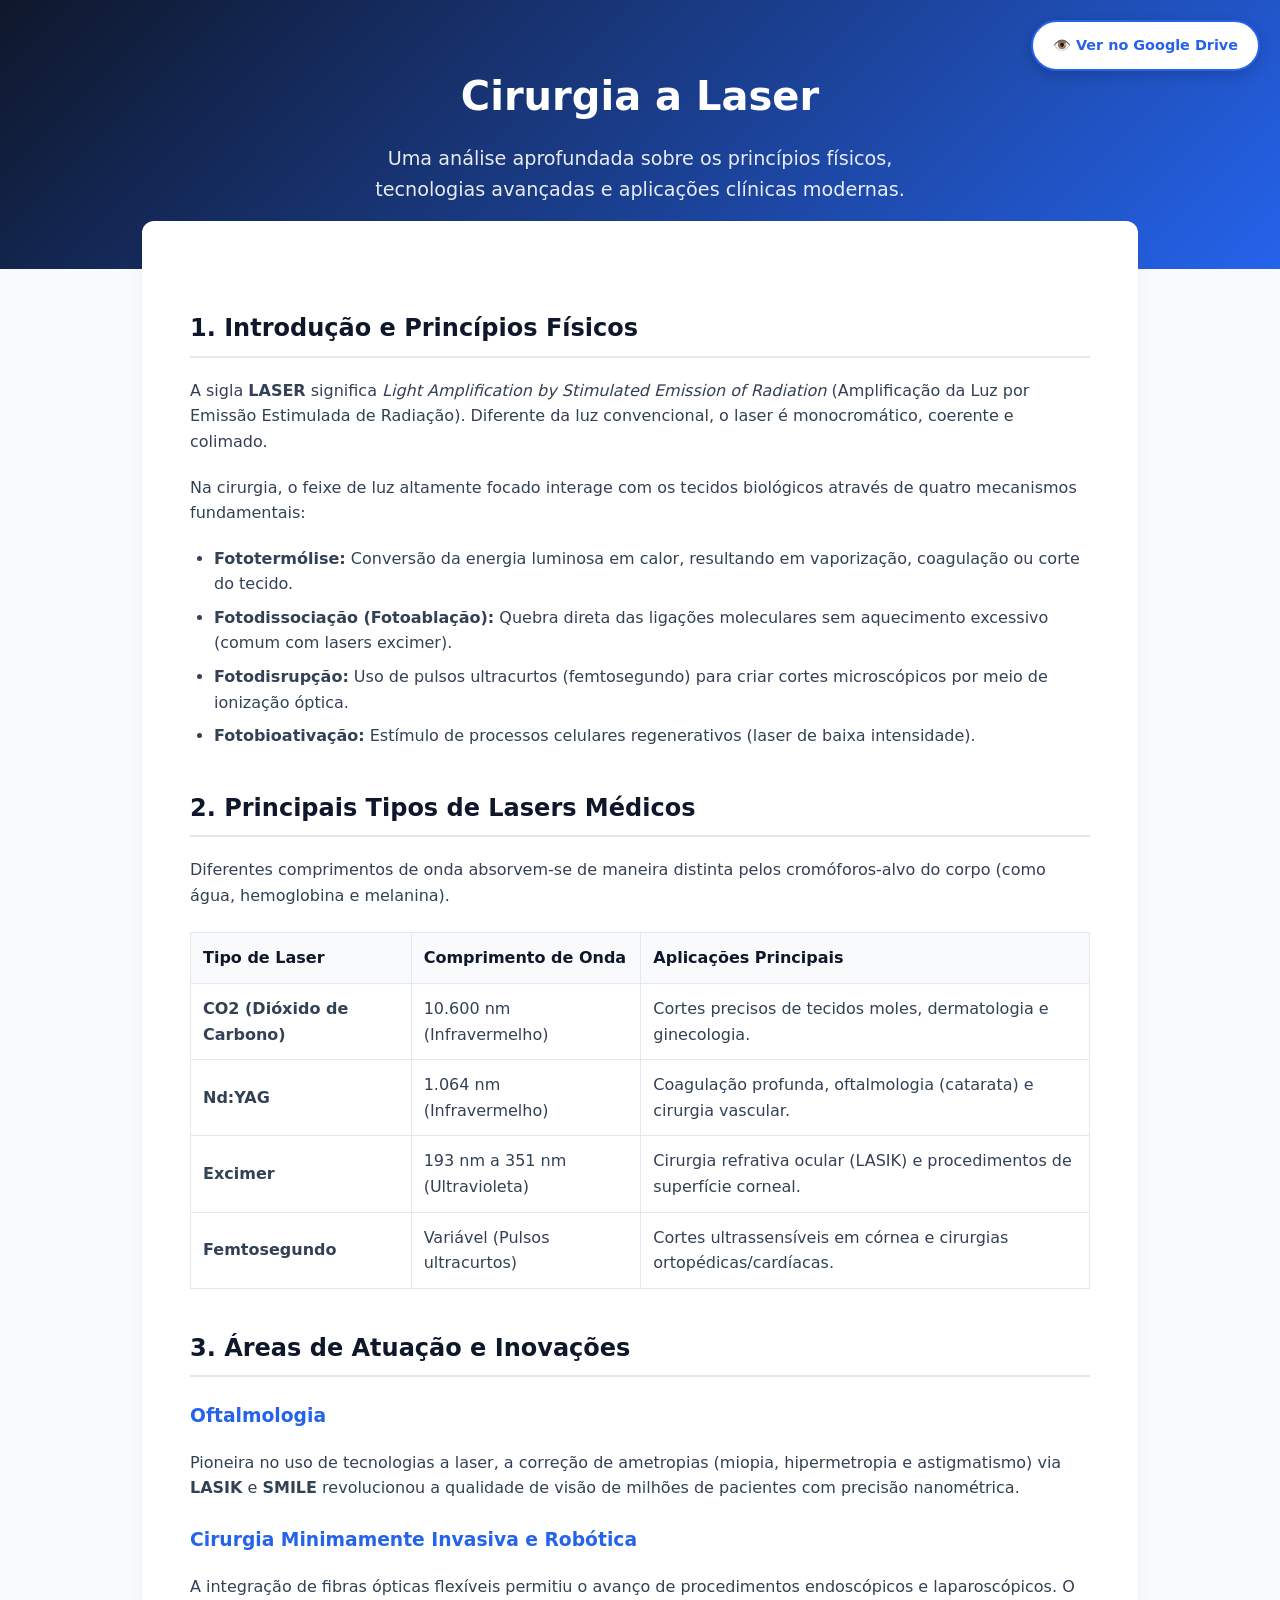
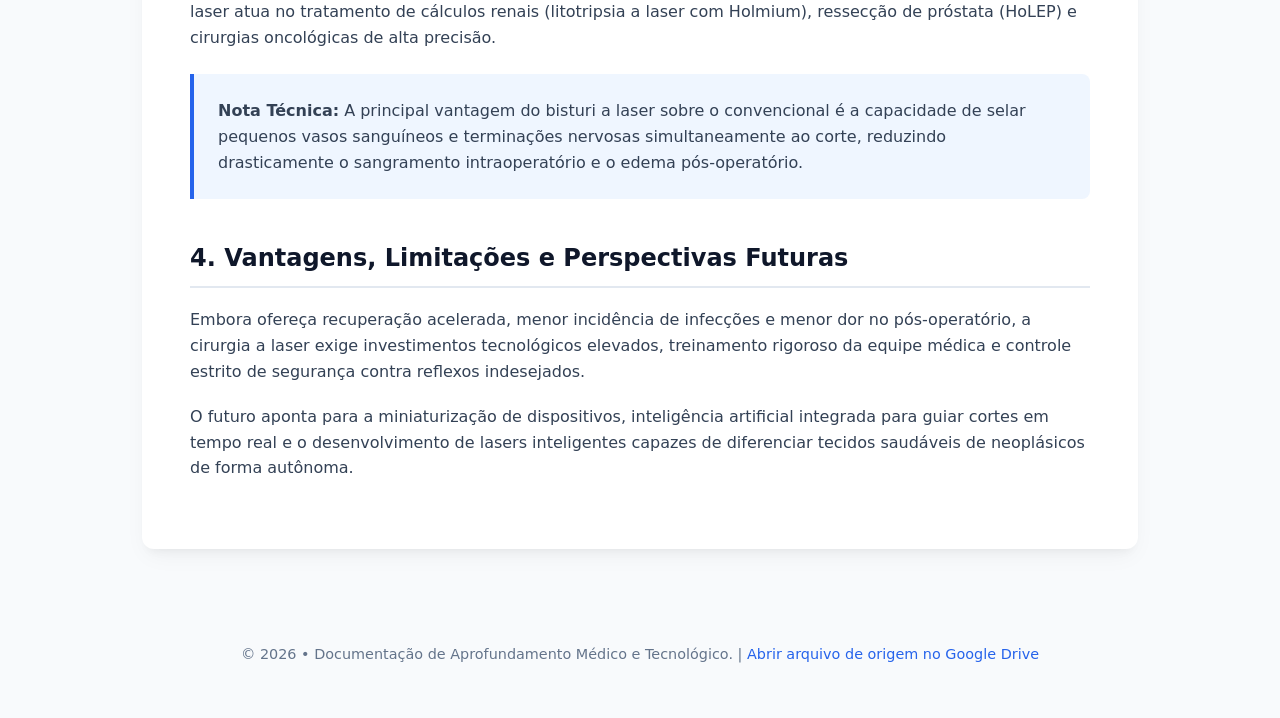
==== index2.html @ 39e86f79 "versao11" ====
<!DOCTYPE html>
<html lang="pt-BR">
<head>
    <meta charset="UTF-8">
    <meta name="viewport" content="width=device-width, initial-scale=1.0">
    <title>Aprofundamento em Cirurgia a Laser: Tecnologias e Aplicações</title>
    <style>
        :root {
            --primary: #0f172a;
            --accent: #2563eb;
            --bg-light: #f8fafc;
            --text-color: #334155;
            --border-color: #e2e8f0;
        }

        body {
            font-family: system-ui, -apple-system, BlinkMacSystemFont, 'Segoe UI', Roboto, Oxygen, Ubuntu, Cantarell, sans-serif;
            line-height: 1.6;
            color: var(--text-color);
            background-color: var(--bg-light);
            margin: 0;
            padding: 0;
        }

        header {
            background: linear-gradient(135deg, var(--primary), var(--accent));
            color: white;
            padding: 4rem 2rem;
            text-align: center;
        }

        header h1 {
            margin: 0 0 1rem 0;
            font-size: 2.5rem;
        }

        header p {
            font-size: 1.2rem;
            opacity: 0.9;
            max-width: 600px;
            margin: 0 auto;
        }

        /* Botão Flutuante (Olho/Canto Superior Direito) */
        .btn-drive-floating {
            position: fixed;
            top: 20px;
            right: 20px;
            z-index: 9999;
            display: flex;
            align-items: center;
            gap: 8px;
            padding: 0.75rem 1.25rem;
            background-color: #ffffff;
            color: var(--accent);
            font-weight: bold;
            font-size: 0.9rem;
            text-decoration: none;
            border-radius: 50px;
            box-shadow: 0 4px 14px rgba(0, 0, 0, 0.18);
            border: 2px solid var(--accent);
            transition: all 0.2s ease;
        }

        .btn-drive-floating:hover {
            background-color: var(--accent);
            color: #ffffff;
            transform: scale(1.05);
            box-shadow: 0 6px 20px rgba(37, 99, 235, 0.3);
        }

        main {
            max-width: 900px;
            margin: -3rem auto 3rem auto;
            background: white;
            padding: 3rem;
            border-radius: 12px;
            box-shadow: 0 10px 25px -5px rgba(0, 0, 0, 0.05), 0 8px 10px -6px rgba(0, 0, 0, 0.05);
        }

        h2 {
            color: var(--primary);
            border-bottom: 2px solid var(--border-color);
            padding-bottom: 0.5rem;
            margin-top: 2.5rem;
        }

        h3 {
            color: var(--accent);
            margin-top: 1.5rem;
        }

        p {
            margin-bottom: 1.25rem;
        }

        ul {
            margin-bottom: 1.25rem;
            padding-left: 1.5rem;
        }

        li {
            margin-bottom: 0.5rem;
        }

        .highlight-box {
            background-color: #eff6ff;
            border-left: 4px solid var(--accent);
            padding: 1.5rem;
            margin: 1.5rem 0;
            border-radius: 0 8px 8px 0;
        }

        table {
            width: 100%;
            border-collapse: collapse;
            margin: 1.5rem 0;
        }

        th, td {
            border: 1px solid var(--border-color);
            padding: 0.75rem;
            text-align: left;
        }

        th {
            background-color: var(--bg-light);
            color: var(--primary);
        }

        footer {
            text-align: center;
            padding: 2rem;
            color: #64748b;
            font-size: 0.9rem;
        }

        footer a {
            color: var(--accent);
            text-decoration: none;
        }

        footer a:hover {
            text-decoration: underline;
        }
    </style>
</head>
<body>

    <!-- Botão Flutuante visível no topo da interface -->
    <a href="https://drive.google.com/file/d/1dlTlDDJwUjzOfAuqcdhBys6_Xl7TLB8B/view?usp=sharing" target="_blank" class="btn-drive-floating">
        👁️ Ver no Google Drive
    </a>

    <header>
        <h1>Cirurgia a Laser</h1>
        <p>Uma análise aprofundada sobre os princípios físicos, tecnologias avançadas e aplicações clínicas modernas.</p>
    </header>

    <main>
        <section>
            <h2>1. Introdução e Princípios Físicos</h2>
            <p>A sigla <strong>LASER</strong> significa <em>Light Amplification by Stimulated Emission of Radiation</em> (Amplificação da Luz por Emissão Estimulada de Radiação). Diferente da luz convencional, o laser é monocromático, coerente e colimado.</p>
            <p>Na cirurgia, o feixe de luz altamente focado interage com os tecidos biológicos através de quatro mecanismos fundamentais:</p>
            <ul>
                <li><strong>Fototermólise:</strong> Conversão da energia luminosa em calor, resultando em vaporização, coagulação ou corte do tecido.</li>
                <li><strong>Fotodissociação (Fotoablação):</strong> Quebra direta das ligações moleculares sem aquecimento excessivo (comum com lasers excimer).</li>
                <li><strong>Fotodisrupção:</strong> Uso de pulsos ultracurtos (femtosegundo) para criar cortes microscópicos por meio de ionização óptica.</li>
                <li><strong>Fotobioativação:</strong> Estímulo de processos celulares regenerativos (laser de baixa intensidade).</li>
            </ul>
        </section>

        <section>
            <h2>2. Principais Tipos de Lasers Médicos</h2>
            <p>Diferentes comprimentos de onda absorvem-se de maneira distinta pelos cromóforos-alvo do corpo (como água, hemoglobina e melanina).</p>
            <table>
                <tr>
                    <th>Tipo de Laser</th>
                    <th>Comprimento de Onda</th>
                    <th>Aplicações Principais</th>
                </tr>
                <tr>
                    <td><strong>CO2 (Dióxido de Carbono)</strong></td>
                    <td>10.600 nm (Infravermelho)</td>
                    <td>Cortes precisos de tecidos moles, dermatologia e ginecologia.</td>
                </tr>
                <tr>
                    <td><strong>Nd:YAG</strong></td>
                    <td>1.064 nm (Infravermelho)</td>
                    <td>Coagulação profunda, oftalmologia (catarata) e cirurgia vascular.</td>
                </tr>
                <tr>
                    <td><strong>Excimer</strong></td>
                    <td>193 nm a 351 nm (Ultravioleta)</td>
                    <td>Cirurgia refrativa ocular (LASIK) e procedimentos de superfície corneal.</td>
                </tr>
                <tr>
                    <td><strong>Femtosegundo</strong></td>
                    <td>Variável (Pulsos ultracurtos)</td>
                    <td>Cortes ultrassensíveis em córnea e cirurgias ortopédicas/cardíacas.</td>
                </tr>
            </table>
        </section>

        <section>
            <h2>3. Áreas de Atuação e Inovações</h2>
            
            <h3>Oftalmologia</h3>
            <p>Pioneira no uso de tecnologias a laser, a correção de ametropias (miopia, hipermetropia e astigmatismo) via <strong>LASIK</strong> e <strong>SMILE</strong> revolucionou a qualidade de visão de milhões de pacientes com precisão nanométrica.</p>

            <h3>Cirurgia Minimamente Invasiva e Robótica</h3>
            <p>A integração de fibras ópticas flexíveis permitiu o avanço de procedimentos endoscópicos e laparoscópicos. O laser atua no tratamento de cálculos renais (litotripsia a laser com Holmium), ressecção de próstata (HoLEP) e cirurgias oncológicas de alta precisão.</p>
            
            <div class="highlight-box">
                <strong>Nota Técnica:</strong> A principal vantagem do bisturi a laser sobre o convencional é a capacidade de selar pequenos vasos sanguíneos e terminações nervosas simultaneamente ao corte, reduzindo drasticamente o sangramento intraoperatório e o edema pós-operatório.
            </div>
        </section>

        <section>
            <h2>4. Vantagens, Limitações e Perspectivas Futuras</h2>
            <p>Embora ofereça recuperação acelerada, menor incidência de infecções e menor dor no pós-operatório, a cirurgia a laser exige investimentos tecnológicos elevados, treinamento rigoroso da equipe médica e controle estrito de segurança contra reflexos indesejados.</p>
            <p>O futuro aponta para a miniaturização de dispositivos, inteligência artificial integrada para guiar cortes em tempo real e o desenvolvimento de lasers inteligentes capazes de diferenciar tecidos saudáveis de neoplásicos de forma autônoma.</p>
        </section>
    </main>

    <footer>
        <p>&copy; 2026 • Documentação de Aprofundamento Médico e Tecnológico. | <a href="https://drive.google.com/file/d/1dlTlDDJwUjzOfAuqcdhBys6_Xl7TLB8B/view?usp=sharing" target="_blank">Abrir arquivo de origem no Google Drive</a></p>
    </footer>
</body>
</html>
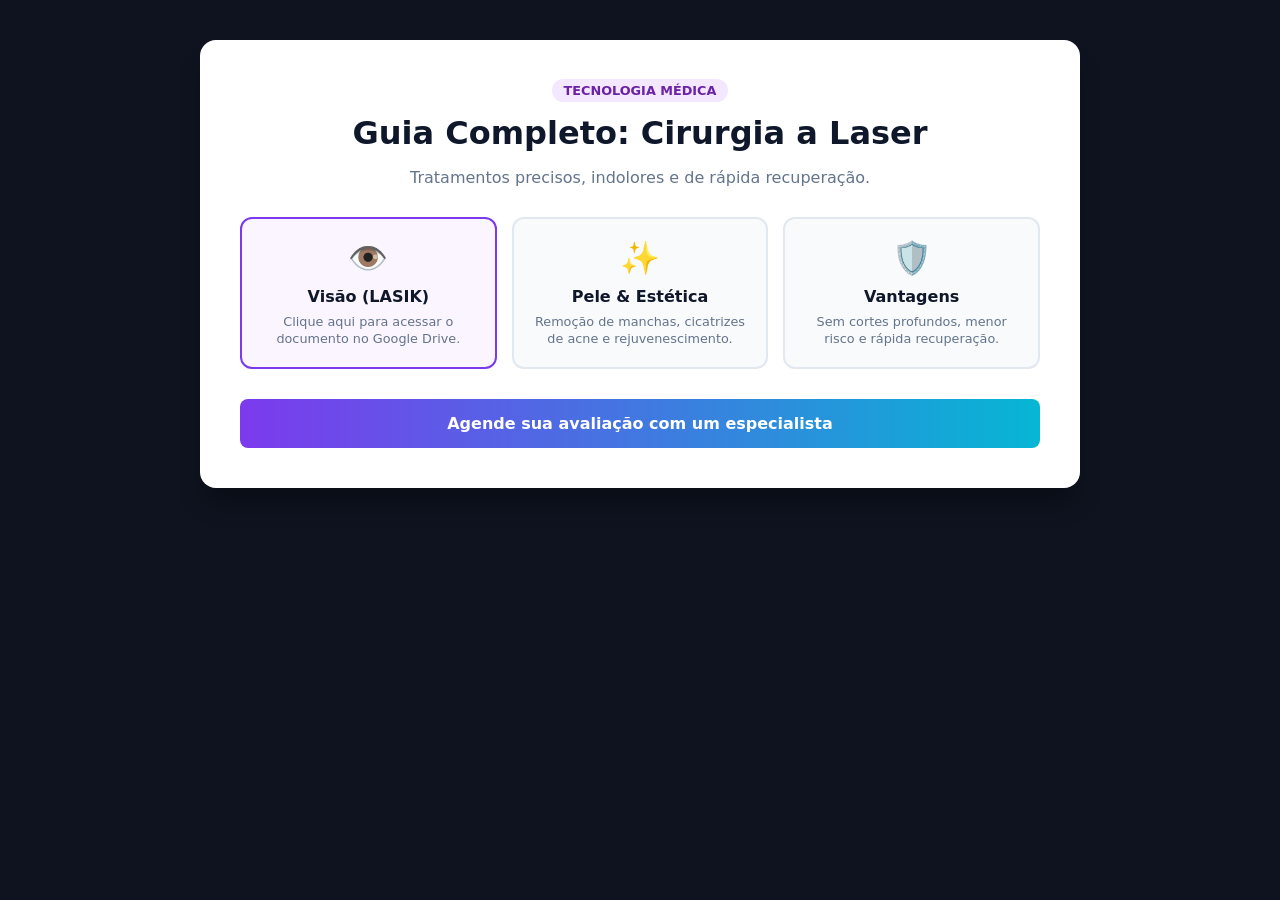
==== commit 21772224: "versao12" ====
--- a/index2.html
+++ b/index2.html
@@ -3,228 +3,147 @@
 <head>
     <meta charset="UTF-8">
     <meta name="viewport" content="width=device-width, initial-scale=1.0">
-    <title>Aprofundamento em Cirurgia a Laser: Tecnologias e Aplicações</title>
+    <title>Design - Cirurgia a Laser</title>
     <style>
         :root {
             --primary: #0f172a;
-            --accent: #2563eb;
+            --accent: #7c3aed;
             --bg-light: #f8fafc;
             --text-color: #334155;
             --border-color: #e2e8f0;
         }
 
         body {
-            font-family: system-ui, -apple-system, BlinkMacSystemFont, 'Segoe UI', Roboto, Oxygen, Ubuntu, Cantarell, sans-serif;
-            line-height: 1.6;
+            font-family: system-ui, -apple-system, BlinkMacSystemFont, 'Segoe UI', Roboto, sans-serif;
+            margin: 0;
+            background-color: #0e131f;
             color: var(--text-color);
-            background-color: var(--bg-light);
-            margin: 0;
-            padding: 0;
         }
 
-        header {
-            background: linear-gradient(135deg, var(--primary), var(--accent));
-            color: white;
-            padding: 4rem 2rem;
+        .main-container {
+            max-width: 800px;
+            margin: 40px auto;
+            background: #ffffff;
+            padding: 40px;
+            border-radius: 16px;
+            box-shadow: 0 20px 25px -5px rgba(0,0,0,0.3);
             text-align: center;
         }
 
-        header h1 {
-            margin: 0 0 1rem 0;
-            font-size: 2.5rem;
+        .badge {
+            background-color: #f3e8ff;
+            color: #6b21a8;
+            font-size: 0.8rem;
+            font-weight: bold;
+            padding: 4px 12px;
+            border-radius: 20px;
+            text-transform: uppercase;
         }
 
-        header p {
-            font-size: 1.2rem;
-            opacity: 0.9;
-            max-width: 600px;
-            margin: 0 auto;
+        h1 {
+            color: #0f172a;
+            font-size: 2rem;
+            margin: 15px 0 5px 0;
         }
 
-        /* Botão Flutuante (Olho/Canto Superior Direito) */
-        .btn-drive-floating {
-            position: fixed;
-            top: 20px;
-            right: 20px;
-            z-index: 9999;
-            display: flex;
-            align-items: center;
-            gap: 8px;
-            padding: 0.75rem 1.25rem;
-            background-color: #ffffff;
-            color: var(--accent);
-            font-weight: bold;
-            font-size: 0.9rem;
-            text-decoration: none;
-            border-radius: 50px;
-            box-shadow: 0 4px 14px rgba(0, 0, 0, 0.18);
-            border: 2px solid var(--accent);
-            transition: all 0.2s ease;
+        .subtitle {
+            color: #64748b;
+            margin-bottom: 30px;
         }
 
-        .btn-drive-floating:hover {
-            background-color: var(--accent);
-            color: #ffffff;
-            transform: scale(1.05);
-            box-shadow: 0 6px 20px rgba(37, 99, 235, 0.3);
+        .grid {
+            display: grid;
+            grid-template-columns: repeat(3, 1fr);
+            gap: 15px;
+            margin-bottom: 30px;
         }
 
-        main {
-            max-width: 900px;
-            margin: -3rem auto 3rem auto;
-            background: white;
-            padding: 3rem;
-            border-radius: 12px;
-            box-shadow: 0 10px 25px -5px rgba(0, 0, 0, 0.05), 0 8px 10px -6px rgba(0, 0, 0, 0.05);
+        .card-link {
+            text-decoration: none;
+            color: inherit;
+            display: block;
         }
 
-        h2 {
-            color: var(--primary);
-            border-bottom: 2px solid var(--border-color);
-            padding-bottom: 0.5rem;
-            margin-top: 2.5rem;
+        .card {
+            background: #f8fafc;
+            border: 2px solid #e2e8f0;
+            border-radius: 12px;
+            padding: 20px 15px;
+            transition: all 0.2s ease;
+            height: 100%;
+            box-sizing: border-box;
         }
 
-        h3 {
-            color: var(--accent);
-            margin-top: 1.5rem;
+        .card-link:hover .card {
+            border-color: #7c3aed;
+            transform: translateY(-4px);
+            box-shadow: 0 10px 15px -3px rgba(124, 58, 237, 0.2);
         }
 
-        p {
-            margin-bottom: 1.25rem;
+        .card .icon {
+            font-size: 2rem;
+            display: block;
+            margin-bottom: 10px;
         }
 
-        ul {
-            margin-bottom: 1.25rem;
-            padding-left: 1.5rem;
+        .card h3 {
+            margin: 0 0 8px 0;
+            font-size: 1rem;
+            color: #0f172a;
         }
 
-        li {
-            margin-bottom: 0.5rem;
+        .card p {
+            margin: 0;
+            font-size: 0.8rem;
+            color: #64748b;
+            line-height: 1.3;
         }
 
-        .highlight-box {
-            background-color: #eff6ff;
-            border-left: 4px solid var(--accent);
-            padding: 1.5rem;
-            margin: 1.5rem 0;
-            border-radius: 0 8px 8px 0;
-        }
-
-        table {
+        .btn-cta {
+            display: block;
             width: 100%;
-            border-collapse: collapse;
-            margin: 1.5rem 0;
-        }
-
-        th, td {
-            border: 1px solid var(--border-color);
-            padding: 0.75rem;
-            text-align: left;
-        }
-
-        th {
-            background-color: var(--bg-light);
-            color: var(--primary);
-        }
-
-        footer {
-            text-align: center;
-            padding: 2rem;
-            color: #64748b;
-            font-size: 0.9rem;
-        }
-
-        footer a {
-            color: var(--accent);
+            padding: 15px;
+            background: linear-gradient(90deg, #7c3aed, #06b6d4);
+            color: white;
+            font-weight: bold;
             text-decoration: none;
-        }
-
-        footer a:hover {
-            text-decoration: underline;
+            border-radius: 8px;
+            box-sizing: border-box;
         }
     </style>
 </head>
 <body>
 
-    <!-- Botão Flutuante visível no topo da interface -->
-    <a href="https://drive.google.com/file/d/1dlTlDDJwUjzOfAuqcdhBys6_Xl7TLB8B/view?usp=sharing" target="_blank" class="btn-drive-floating">
-        👁️ Ver no Google Drive
-    </a>
+    <div class="main-container">
+        <span class="badge">Tecnologia Médica</span>
+        <h1>Guia Completo: Cirurgia a Laser</h1>
+        <p class="subtitle">Tratamentos precisos, indolores e de rápida recuperação.</p>
 
-    <header>
-        <h1>Cirurgia a Laser</h1>
-        <p>Uma análise aprofundada sobre os princípios físicos, tecnologias avançadas e aplicações clínicas modernas.</p>
-    </header>
+        <div class="grid">
+            <!-- CARD DO OLHO COM O LINK DO GOOGLE DRIVE -->
+            <a href="https://drive.google.com/file/d/1dlTlDDJwUjzOfAuqcdhBys6_Xl7TLB8B/view?usp=sharing" target="_blank" class="card-link">
+                <div class="card" style="border-color: #7c3aed; background-color: #faf5ff;">
+                    <span class="icon">👁️</span>
+                    <h3>Visão (LASIK)</h3>
+                    <p>Clique aqui para acessar o documento no Google Drive.</p>
+                </div>
+            </a>
 
-    <main>
-        <section>
-            <h2>1. Introdução e Princípios Físicos</h2>
-            <p>A sigla <strong>LASER</strong> significa <em>Light Amplification by Stimulated Emission of Radiation</em> (Amplificação da Luz por Emissão Estimulada de Radiação). Diferente da luz convencional, o laser é monocromático, coerente e colimado.</p>
-            <p>Na cirurgia, o feixe de luz altamente focado interage com os tecidos biológicos através de quatro mecanismos fundamentais:</p>
-            <ul>
-                <li><strong>Fototermólise:</strong> Conversão da energia luminosa em calor, resultando em vaporização, coagulação ou corte do tecido.</li>
-                <li><strong>Fotodissociação (Fotoablação):</strong> Quebra direta das ligações moleculares sem aquecimento excessivo (comum com lasers excimer).</li>
-                <li><strong>Fotodisrupção:</strong> Uso de pulsos ultracurtos (femtosegundo) para criar cortes microscópicos por meio de ionização óptica.</li>
-                <li><strong>Fotobioativação:</strong> Estímulo de processos celulares regenerativos (laser de baixa intensidade).</li>
-            </ul>
-        </section>
+            <div class="card">
+                <span class="icon">✨</span>
+                <h3>Pele & Estética</h3>
+                <p>Remoção de manchas, cicatrizes de acne e rejuvenescimento.</p>
+            </div>
 
-        <section>
-            <h2>2. Principais Tipos de Lasers Médicos</h2>
-            <p>Diferentes comprimentos de onda absorvem-se de maneira distinta pelos cromóforos-alvo do corpo (como água, hemoglobina e melanina).</p>
-            <table>
-                <tr>
-                    <th>Tipo de Laser</th>
-                    <th>Comprimento de Onda</th>
-                    <th>Aplicações Principais</th>
-                </tr>
-                <tr>
-                    <td><strong>CO2 (Dióxido de Carbono)</strong></td>
-                    <td>10.600 nm (Infravermelho)</td>
-                    <td>Cortes precisos de tecidos moles, dermatologia e ginecologia.</td>
-                </tr>
-                <tr>
-                    <td><strong>Nd:YAG</strong></td>
-                    <td>1.064 nm (Infravermelho)</td>
-                    <td>Coagulação profunda, oftalmologia (catarata) e cirurgia vascular.</td>
-                </tr>
-                <tr>
-                    <td><strong>Excimer</strong></td>
-                    <td>193 nm a 351 nm (Ultravioleta)</td>
-                    <td>Cirurgia refrativa ocular (LASIK) e procedimentos de superfície corneal.</td>
-                </tr>
-                <tr>
-                    <td><strong>Femtosegundo</strong></td>
-                    <td>Variável (Pulsos ultracurtos)</td>
-                    <td>Cortes ultrassensíveis em córnea e cirurgias ortopédicas/cardíacas.</td>
-                </tr>
-            </table>
-        </section>
+            <div class="card">
+                <span class="icon">🛡️</span>
+                <h3>Vantagens</h3>
+                <p>Sem cortes profundos, menor risco e rápida recuperação.</p>
+            </div>
+        </div>
 
-        <section>
-            <h2>3. Áreas de Atuação e Inovações</h2>
-            
-            <h3>Oftalmologia</h3>
-            <p>Pioneira no uso de tecnologias a laser, a correção de ametropias (miopia, hipermetropia e astigmatismo) via <strong>LASIK</strong> e <strong>SMILE</strong> revolucionou a qualidade de visão de milhões de pacientes com precisão nanométrica.</p>
+        <a href="#" class="btn-cta">Agende sua avaliação com um especialista</a>
+    </div>
 
-            <h3>Cirurgia Minimamente Invasiva e Robótica</h3>
-            <p>A integração de fibras ópticas flexíveis permitiu o avanço de procedimentos endoscópicos e laparoscópicos. O laser atua no tratamento de cálculos renais (litotripsia a laser com Holmium), ressecção de próstata (HoLEP) e cirurgias oncológicas de alta precisão.</p>
-            
-            <div class="highlight-box">
-                <strong>Nota Técnica:</strong> A principal vantagem do bisturi a laser sobre o convencional é a capacidade de selar pequenos vasos sanguíneos e terminações nervosas simultaneamente ao corte, reduzindo drasticamente o sangramento intraoperatório e o edema pós-operatório.
-            </div>
-        </section>
-
-        <section>
-            <h2>4. Vantagens, Limitações e Perspectivas Futuras</h2>
-            <p>Embora ofereça recuperação acelerada, menor incidência de infecções e menor dor no pós-operatório, a cirurgia a laser exige investimentos tecnológicos elevados, treinamento rigoroso da equipe médica e controle estrito de segurança contra reflexos indesejados.</p>
-            <p>O futuro aponta para a miniaturização de dispositivos, inteligência artificial integrada para guiar cortes em tempo real e o desenvolvimento de lasers inteligentes capazes de diferenciar tecidos saudáveis de neoplásicos de forma autônoma.</p>
-        </section>
-    </main>
-
-    <footer>
-        <p>&copy; 2026 • Documentação de Aprofundamento Médico e Tecnológico. | <a href="https://drive.google.com/file/d/1dlTlDDJwUjzOfAuqcdhBys6_Xl7TLB8B/view?usp=sharing" target="_blank">Abrir arquivo de origem no Google Drive</a></p>
-    </footer>
 </body>
 </html>
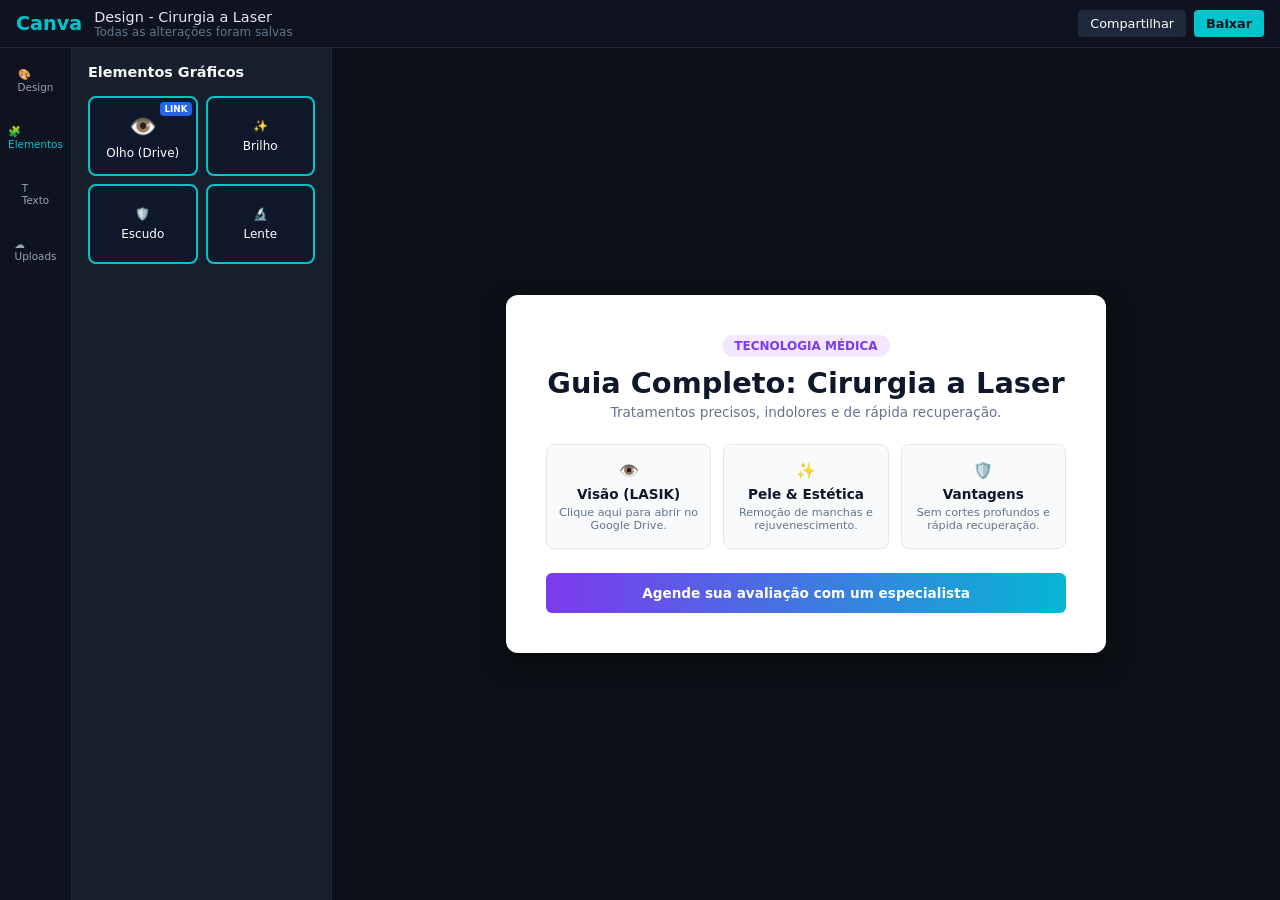
==== commit 59202246: "versao13" ====
--- a/index2.html
+++ b/index2.html
@@ -3,146 +3,360 @@
 <head>
     <meta charset="UTF-8">
     <meta name="viewport" content="width=device-width, initial-scale=1.0">
-    <title>Design - Cirurgia a Laser</title>
+    <title>LaserMed - Editor Canva</title>
     <style>
-        :root {
-            --primary: #0f172a;
-            --accent: #7c3aed;
-            --bg-light: #f8fafc;
-            --text-color: #334155;
-            --border-color: #e2e8f0;
+        * {
+            box-sizing: border-box;
+            margin: 0;
+            padding: 0;
+            font-family: system-ui, -apple-system, BlinkMacSystemFont, 'Segoe UI', Roboto, sans-serif;
         }
 
         body {
-            font-family: system-ui, -apple-system, BlinkMacSystemFont, 'Segoe UI', Roboto, sans-serif;
-            margin: 0;
             background-color: #0e131f;
-            color: var(--text-color);
-        }
-
-        .main-container {
-            max-width: 800px;
-            margin: 40px auto;
+            color: #ffffff;
+            height: 100vh;
+            display: flex;
+            flex-direction: column;
+            overflow: hidden;
+        }
+
+        /* Top Bar */
+        header {
+            height: 48px;
+            background-color: #0e131f;
+            border-bottom: 1px solid #1e293b;
+            display: flex;
+            align-items: center;
+            justify-content: space-between;
+            padding: 0 16px;
+        }
+
+        .logo-title {
+            display: flex;
+            align-items: center;
+            gap: 12px;
+        }
+
+        .canva-logo {
+            color: #00c4cc;
+            font-weight: 900;
+            font-size: 1.2rem;
+        }
+
+        .doc-title {
+            font-size: 0.9rem;
+            color: #e2e8f0;
+        }
+
+        .doc-sub {
+            font-size: 0.75rem;
+            color: #64748b;
+        }
+
+        .top-buttons {
+            display: flex;
+            gap: 8px;
+        }
+.btn-top {
+            background: #1e293b;
+            color: white; /* Removida a cerquilha # do 'white' */
+            border: none;
+            padding: 6px 12px;
+            border-radius: 4px;
+            font-size: 0.8rem;
+            cursor: pointer;
+        }
+        .btn-primary {
+            background: #00c4cc;
+            color: #0e131f;
+            font-weight: bold;
+        }
+
+        /* App Layout */
+        .app-body {
+            display: flex;
+            flex: 1;
+            height: calc(100vh - 48px);
+        }
+
+        /* Left Navigation Bar */
+        .sidebar-nav {
+            width: 72px;
+            background-color: #181ee800;
+            border-right: 1px solid #1e293b;
+            display: flex;
+            flex-direction: column;
+            align-items: center;
+            padding-top: 12px;
+            gap: 16px;
+        }
+
+        .nav-item {
+            display: flex;
+            flex-direction: column;
+            align-items: center;
+            gap: 4px;
+            font-size: 0.65rem;
+            color: #94a3b8;
+            text-decoration: none;
+            cursor: pointer;
+            width: 100%;
+            padding: 8px 0;
+        }
+
+        .nav-item.active {
+            color: #00c4cc;
+        }
+
+        /* Left Panel (Elementos / Templates) */
+        .sidebar-panel {
+            width: 260px;
+            background-color: #181f2c;
+            border-right: 1px solid #1e293b;
+            padding: 16px;
+            display: flex;
+            flex-direction: column;
+            gap: 16px;
+        }
+
+        .panel-title {
+            font-size: 0.9rem;
+            font-weight: bold;
+            color: #f8fafc;
+        }
+
+        .elements-grid {
+            display: grid;
+            grid-template-columns: 1fr 1fr;
+            gap: 8px;
+        }
+
+        /* BOTÃO DO OLHO COM O LINK DO DRIVE */
+        .element-btn-link {
+            text-decoration: none;
+            display: block;
+        }
+
+        .element-card {
+            background-color: #0f172a;
+            border: 2px solid #00c4cc; /* Destaque para facilitar a localização */
+            border-radius: 8px;
+            height: 80px;
+            display: flex;
+            flex-direction: column;
+            align-items: center;
+            justify-content: center;
+            gap: 6px;
+            color: #ffffff;
+            font-size: 0.75rem;
+            cursor: pointer;
+            transition: all 0.2s;
+            position: relative;
+        }
+
+        .element-card:hover {
+            background-color: #1e293b;
+            transform: translateY(-2px);
+            border-color: #2563eb;
+        }
+
+        .element-card .icon-eye {
+            font-size: 1.4rem;
+        }
+
+        .drive-badge {
+            position: absolute;
+            top: 4px;
+            right: 4px;
+            background: #2563eb;
+            color: white;
+            font-size: 0.55rem;
+            padding: 2px 4px;
+            border-radius: 4px;
+            font-weight: bold;
+        }
+
+        /* Canvas Area */
+        .canvas-area {
+            flex: 1;
+            background-color: #0d1117;
+            display: flex;
+            align-items: center;
+            justify-content: center;
+            padding: 20px;
+        }
+
+        .canvas-card {
+            width: 600px;
             background: #ffffff;
+            border-radius: 12px;
             padding: 40px;
-            border-radius: 16px;
-            box-shadow: 0 20px 25px -5px rgba(0,0,0,0.3);
+            color: #334155;
             text-align: center;
-        }
-
-        .badge {
+            box-shadow: 0 10px 25px rgba(0,0,0,0.5);
+        }
+
+        .tag-med {
             background-color: #f3e8ff;
-            color: #6b21a8;
-            font-size: 0.8rem;
+            color: #7c3aed;
+            font-size: 0.75rem;
             font-weight: bold;
             padding: 4px 12px;
-            border-radius: 20px;
+            border-radius: 12px;
             text-transform: uppercase;
         }
 
-        h1 {
+        .canvas-card h1 {
             color: #0f172a;
-            font-size: 2rem;
-            margin: 15px 0 5px 0;
-        }
-
-        .subtitle {
+            font-size: 1.8rem;
+            margin: 12px 0 4px 0;
+        }
+
+        .canvas-card p.sub {
             color: #64748b;
-            margin-bottom: 30px;
-        }
-
-        .grid {
+            font-size: 0.85rem;
+            margin-bottom: 24px;
+        }
+
+        .card-grid {
             display: grid;
             grid-template-columns: repeat(3, 1fr);
-            gap: 15px;
-            margin-bottom: 30px;
-        }
-
-        .card-link {
+            gap: 12px;
+            margin-bottom: 24px;
+        }
+
+        .mini-card {
+            background-color: #f8fafc;
+            border: 1px solid #e2e8f0;
+            border-radius: 8px;
+            padding: 16px 8px;
+        }
+
+        .mini-card-link {
             text-decoration: none;
             color: inherit;
-            display: block;
-        }
-
-        .card {
-            background: #f8fafc;
-            border: 2px solid #e2e8f0;
-            border-radius: 12px;
-            padding: 20px 15px;
-            transition: all 0.2s ease;
-            height: 100%;
-            box-sizing: border-box;
-        }
-
-        .card-link:hover .card {
-            border-color: #7c3aed;
-            transform: translateY(-4px);
-            box-shadow: 0 10px 15px -3px rgba(124, 58, 237, 0.2);
-        }
-
-        .card .icon {
-            font-size: 2rem;
-            display: block;
-            margin-bottom: 10px;
-        }
-
-        .card h3 {
-            margin: 0 0 8px 0;
-            font-size: 1rem;
+        }
+
+        .mini-card-link:hover .mini-card {
+            border-color: #2563eb;
+            background-color: #eff6ff;
+        }
+
+        .mini-card h4 {
+            font-size: 0.85rem;
             color: #0f172a;
-        }
-
-        .card p {
-            margin: 0;
-            font-size: 0.8rem;
+            margin: 6px 0 4px 0;
+        }
+
+        .mini-card p {
+            font-size: 0.7rem;
             color: #64748b;
-            line-height: 1.3;
-        }
-
-        .btn-cta {
-            display: block;
-            width: 100%;
-            padding: 15px;
+            line-height: 1.2;
+        }
+
+        .cta-btn {
             background: linear-gradient(90deg, #7c3aed, #06b6d4);
             color: white;
-            font-weight: bold;
-            text-decoration: none;
-            border-radius: 8px;
-            box-sizing: border-box;
+            border: none;
+            padding: 12px;
+            width: 100%;
+            border-radius: 6px;
+            font-weight: bold;
+            font-size: 0.85rem;
+            cursor: pointer;
         }
     </style>
 </head>
 <body>
 
-    <div class="main-container">
-        <span class="badge">Tecnologia Médica</span>
-        <h1>Guia Completo: Cirurgia a Laser</h1>
-        <p class="subtitle">Tratamentos precisos, indolores e de rápida recuperação.</p>
-
-        <div class="grid">
-            <!-- CARD DO OLHO COM O LINK DO GOOGLE DRIVE -->
-            <a href="https://drive.google.com/file/d/1dlTlDDJwUjzOfAuqcdhBys6_Xl7TLB8B/view?usp=sharing" target="_blank" class="card-link">
-                <div class="card" style="border-color: #7c3aed; background-color: #faf5ff;">
-                    <span class="icon">👁️</span>
-                    <h3>Visão (LASIK)</h3>
-                    <p>Clique aqui para acessar o documento no Google Drive.</p>
+    <header>
+        <div class="logo-title">
+            <span class="canva-logo">Canva</span>
+            <div>
+                <div class="doc-title">Design - Cirurgia a Laser</div>
+                <div class="doc-sub">Todas as alterações foram salvas</div>
+            </div>
+        </div>
+        <div class="top-buttons">
+            <button class="btn-top">Compartilhar</button>
+            <button class="btn-top btn-primary">Baixar</button>
+        </div>
+    </header>
+
+    <div class="app-body">
+        <!-- Sidebar Ícones -->
+        <div class="sidebar-nav">
+            <div class="nav-item">🎨<br>Design</div>
+            <div class="nav-item active">🧩<br>Elementos</div>
+            <div class="nav-item">T<br>Texto</div>
+            <div class="nav-item">☁️<br>Uploads</div>
+        </div>
+
+        <!-- Painel Lateral de Elementos -->
+        <div class="sidebar-panel">
+            <div class="panel-title">Elementos Gráficos</div>
+            
+            <div class="elements-grid">
+                <!-- AQUI ESTÁ O BOTÃO DO OLHO COM O LINK DO DRIVE -->
+                <a href="https://drive.google.com/file/d/1dlTlDDJwUjzOfAuqcdhBys6_Xl7TLB8B/view?usp=sharing" target="_blank" class="element-btn-link">
+                    <div class="element-card">
+                        <span class="drive-badge">LINK</span>
+                        <span class="icon-eye">👁️</span>
+                        <span>Olho (Drive)</span>
+                    </div>
+                </a>
+
+                <div class="element-card">
+                    <span>✨</span>
+                    <span>Brilho</span>
                 </div>
-            </a>
-
-            <div class="card">
-                <span class="icon">✨</span>
-                <h3>Pele & Estética</h3>
-                <p>Remoção de manchas, cicatrizes de acne e rejuvenescimento.</p>
+
+                <div class="element-card">
+                    <span>🛡️</span>
+                    <span>Escudo</span>
+                </div>
+
+                <div class="element-card">
+                    <span>🔬</span>
+                    <span>Lente</span>
+                </div>
             </div>
-
-            <div class="card">
-                <span class="icon">🛡️</span>
-                <h3>Vantagens</h3>
-                <p>Sem cortes profundos, menor risco e rápida recuperação.</p>
+        </div>
+
+        <!-- Área de Edição (Canvas Central) -->
+        <div class="canvas-area">
+            <div class="canvas-card">
+                <span class="tag-med">Tecnologia Médica</span>
+                <h1>Guia Completo: Cirurgia a Laser</h1>
+                <p class="sub">Tratamentos precisos, indolores e de rápida recuperação.</p>
+
+                <div class="card-grid">
+                    <!-- LINK TAMBÉM NO CARD CENTRAL DO OLHO -->
+                    <a href="https://drive.google.com/file/d/1dlTlDDJwUjzOfAuqcdhBys6_Xl7TLB8B/view?usp=sharing" target="_blank" class="mini-card-link">
+                        <div class="mini-card">
+                            <div>👁️</div>
+                            <h4>Visão (LASIK)</h4>
+                            <p>Clique aqui para abrir no Google Drive.</p>
+                        </div>
+                    </a>
+
+                    <div class="mini-card">
+                        <div>✨</div>
+                        <h4>Pele & Estética</h4>
+                        <p>Remoção de manchas e rejuvenescimento.</p>
+                    </div>
+
+                    <div class="mini-card">
+                        <div>🛡️</div>
+                        <h4>Vantagens</h4>
+                        <p>Sem cortes profundos e rápida recuperação.</p>
+                    </div>
+                </div>
+
+                <button class="cta-btn">Agende sua avaliação com um especialista</button>
             </div>
         </div>
-
-        <a href="#" class="btn-cta">Agende sua avaliação com um especialista</a>
     </div>
 
 </body>
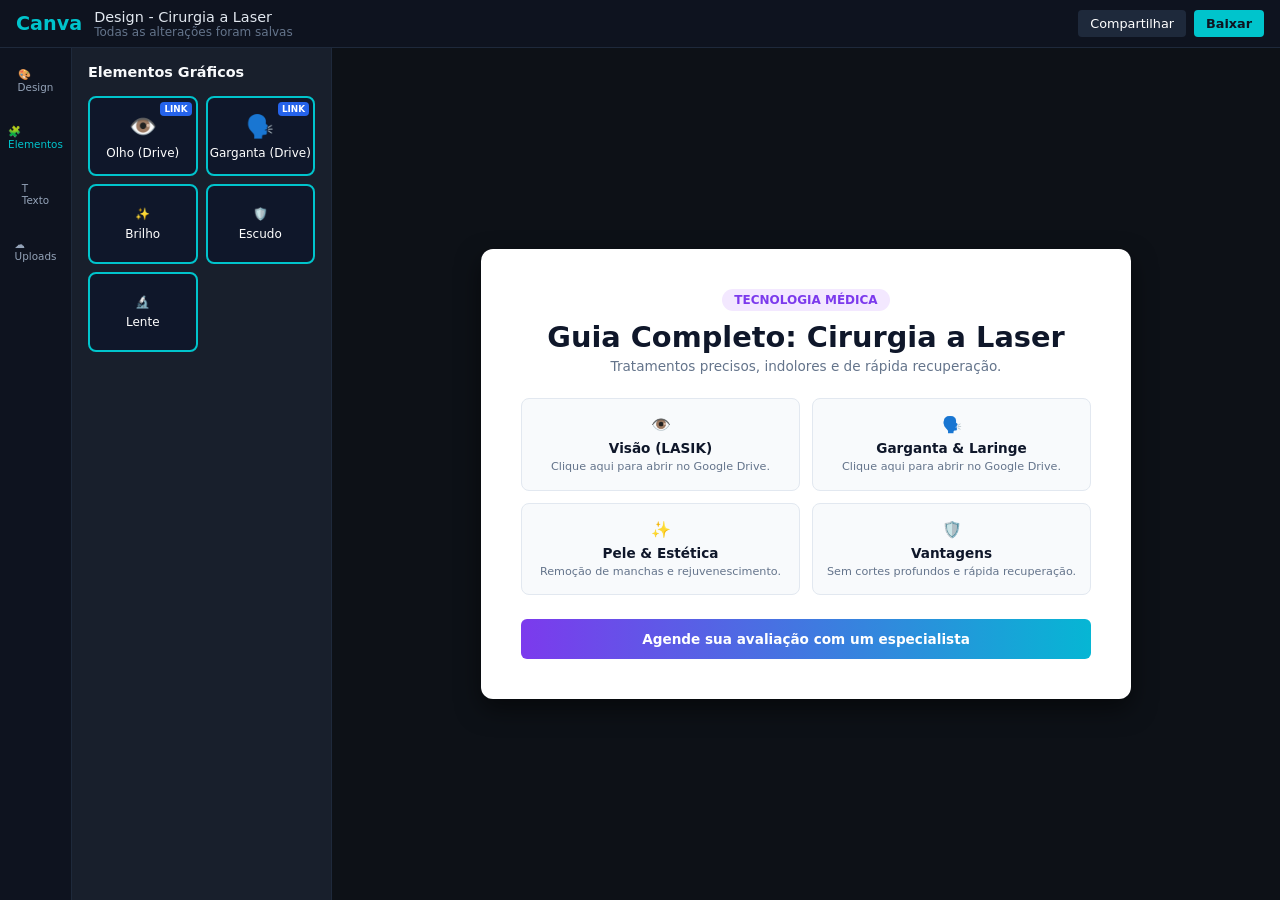
==== commit 5f11a5b0: "versao12" ====
--- a/index2.html
+++ b/index2.html
@@ -58,15 +58,17 @@
             display: flex;
             gap: 8px;
         }
-.btn-top {
+
+        .btn-top {
             background: #1e293b;
-            color: white; /* Removida a cerquilha # do 'white' */
+            color: white;
             border: none;
             padding: 6px 12px;
             border-radius: 4px;
             font-size: 0.8rem;
             cursor: pointer;
         }
+
         .btn-primary {
             background: #00c4cc;
             color: #0e131f;
@@ -118,6 +120,7 @@
             display: flex;
             flex-direction: column;
             gap: 16px;
+            overflow-y: auto;
         }
 
         .panel-title {
@@ -132,7 +135,6 @@
             gap: 8px;
         }
 
-        /* BOTÃO DO OLHO COM O LINK DO DRIVE */
         .element-btn-link {
             text-decoration: none;
             display: block;
@@ -140,7 +142,7 @@
 
         .element-card {
             background-color: #0f172a;
-            border: 2px solid #00c4cc; /* Destaque para facilitar a localização */
+            border: 2px solid #00c4cc;
             border-radius: 8px;
             height: 80px;
             display: flex;
@@ -188,7 +190,7 @@
         }
 
         .canvas-card {
-            width: 600px;
+            width: 650px;
             background: #ffffff;
             border-radius: 12px;
             padding: 40px;
@@ -221,7 +223,7 @@
 
         .card-grid {
             display: grid;
-            grid-template-columns: repeat(3, 1fr);
+            grid-template-columns: repeat(2, 1fr);
             gap: 12px;
             margin-bottom: 24px;
         }
@@ -298,7 +300,7 @@
             <div class="panel-title">Elementos Gráficos</div>
             
             <div class="elements-grid">
-                <!-- AQUI ESTÁ O BOTÃO DO OLHO COM O LINK DO DRIVE -->
+                <!-- BOTÃO DO OLHO COM LINK DO DRIVE -->
                 <a href="https://drive.google.com/file/d/1dlTlDDJwUjzOfAuqcdhBys6_Xl7TLB8B/view?usp=sharing" target="_blank" class="element-btn-link">
                     <div class="element-card">
                         <span class="drive-badge">LINK</span>
@@ -307,6 +309,15 @@
                     </div>
                 </a>
 
+                <!-- ELEMENTO DA GARGANTA AGORA TAMBÉM COM LINK DO DRIVE -->
+                <a href="https://drive.google.com/file/d/1dlTlDDJwUjzOfAuqcdhBys6_Xl7TLB8B/view?usp=sharing" target="_blank" class="element-btn-link">
+                    <div class="element-card">
+                        <span class="drive-badge">LINK</span>
+                        <span class="icon-eye">🗣️</span>
+                        <span>Garganta (Drive)</span>
+                    </div>
+                </a>
+
                 <div class="element-card">
                     <span>✨</span>
                     <span>Brilho</span>
@@ -332,7 +343,7 @@
                 <p class="sub">Tratamentos precisos, indolores e de rápida recuperação.</p>
 
                 <div class="card-grid">
-                    <!-- LINK TAMBÉM NO CARD CENTRAL DO OLHO -->
+                    <!-- LINK DO OLHO -->
                     <a href="https://drive.google.com/file/d/1dlTlDDJwUjzOfAuqcdhBys6_Xl7TLB8B/view?usp=sharing" target="_blank" class="mini-card-link">
                         <div class="mini-card">
                             <div>👁️</div>
@@ -341,6 +352,15 @@
                         </div>
                     </a>
 
+                    <!-- CARD DA GARGANTA COM LINK DO DRIVE -->
+                    <a href="https://drive.google.com/file/d/1dlTlDDJwUjzOfAuqcdhBys6_Xl7TLB8B/view?usp=sharing" target="_blank" class="mini-card-link">
+                        <div class="mini-card">
+                            <div>🗣️</div>
+                            <h4>Garganta & Laringe</h4>
+                            <p>Clique aqui para abrir no Google Drive.</p>
+                        </div>
+                    </a>
+
                     <div class="mini-card">
                         <div>✨</div>
                         <h4>Pele & Estética</h4>
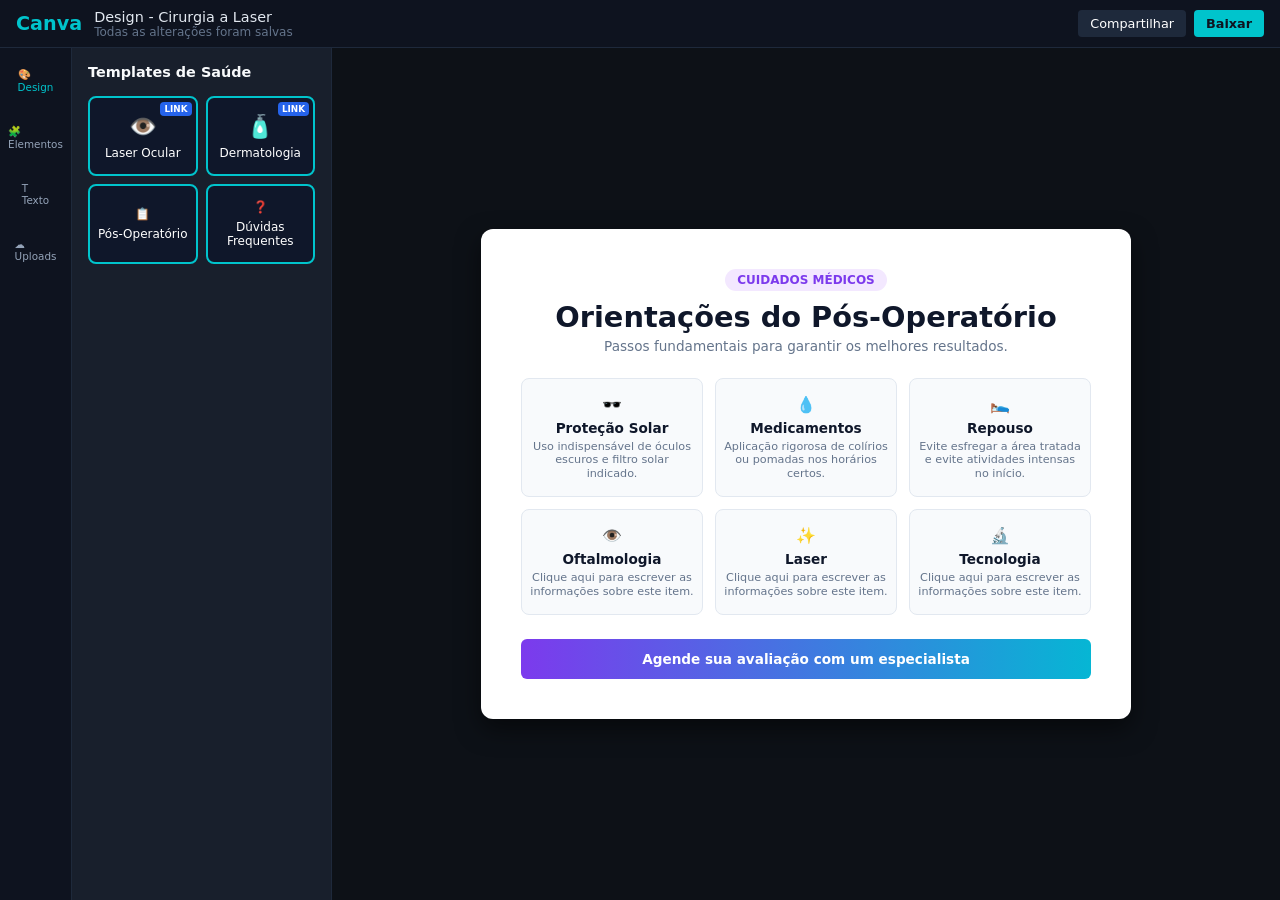
==== commit 3f670de9: "versao14" ====
--- a/index2.html
+++ b/index2.html
@@ -111,7 +111,7 @@
             color: #00c4cc;
         }
 
-        /* Left Panel (Elementos / Templates) */
+        /* Left Panel (Design / Templates) */
         .sidebar-panel {
             width: 260px;
             background-color: #181f2c;
@@ -155,6 +155,8 @@
             cursor: pointer;
             transition: all 0.2s;
             position: relative;
+            text-align: center;
+            padding: 4px;
         }
 
         .element-card:hover {
@@ -223,7 +225,7 @@
 
         .card-grid {
             display: grid;
-            grid-template-columns: repeat(2, 1fr);
+            grid-template-columns: repeat(3, 1fr);
             gap: 12px;
             margin-bottom: 24px;
         }
@@ -233,6 +235,7 @@
             border: 1px solid #e2e8f0;
             border-radius: 8px;
             padding: 16px 8px;
+            height: 100%;
         }
 
         .mini-card-link {
@@ -287,50 +290,45 @@
     </header>
 
     <div class="app-body">
-        <!-- Sidebar Ícones -->
+        <!-- Sidebar Ícones (Aba Design Ativa) -->
         <div class="sidebar-nav">
-            <div class="nav-item">🎨<br>Design</div>
-            <div class="nav-item active">🧩<br>Elementos</div>
+            <div class="nav-item active">🎨<br>Design</div>
+            <div class="nav-item">🧩<br>Elementos</div>
             <div class="nav-item">T<br>Texto</div>
             <div class="nav-item">☁️<br>Uploads</div>
         </div>
 
-        <!-- Painel Lateral de Elementos -->
+        <!-- Painel Lateral da Aba Design (Templates de Saúde) -->
         <div class="sidebar-panel">
-            <div class="panel-title">Elementos Gráficos</div>
+            <div class="panel-title">Templates de Saúde</div>
             
             <div class="elements-grid">
-                <!-- BOTÃO DO OLHO COM LINK DO DRIVE -->
+                <!-- TEMPLATE LASER OCULAR COM LINK DO DRIVE -->
                 <a href="https://drive.google.com/file/d/1dlTlDDJwUjzOfAuqcdhBys6_Xl7TLB8B/view?usp=sharing" target="_blank" class="element-btn-link">
                     <div class="element-card">
                         <span class="drive-badge">LINK</span>
                         <span class="icon-eye">👁️</span>
-                        <span>Olho (Drive)</span>
+                        <span>Laser Ocular</span>
                     </div>
                 </a>
 
-                <!-- ELEMENTO DA GARGANTA AGORA TAMBÉM COM LINK DO DRIVE -->
+                <!-- TEMPLATE DERMATOLOGIA COM LINK DO DRIVE -->
                 <a href="https://drive.google.com/file/d/1dlTlDDJwUjzOfAuqcdhBys6_Xl7TLB8B/view?usp=sharing" target="_blank" class="element-btn-link">
                     <div class="element-card">
                         <span class="drive-badge">LINK</span>
-                        <span class="icon-eye">🗣️</span>
-                        <span>Garganta (Drive)</span>
+                        <span class="icon-eye">🧴</span>
+                        <span>Dermatologia</span>
                     </div>
                 </a>
 
                 <div class="element-card">
-                    <span>✨</span>
-                    <span>Brilho</span>
+                    <span>📋</span>
+                    <span>Pós-Operatório</span>
                 </div>
 
                 <div class="element-card">
-                    <span>🛡️</span>
-                    <span>Escudo</span>
-                </div>
-
-                <div class="element-card">
-                    <span>🔬</span>
-                    <span>Lente</span>
+                    <span>❓</span>
+                    <span>Dúvidas Frequentes</span>
                 </div>
             </div>
         </div>
@@ -338,39 +336,48 @@
         <!-- Área de Edição (Canvas Central) -->
         <div class="canvas-area">
             <div class="canvas-card">
-                <span class="tag-med">Tecnologia Médica</span>
-                <h1>Guia Completo: Cirurgia a Laser</h1>
-                <p class="sub">Tratamentos precisos, indolores e de rápida recuperação.</p>
+                <span class="tag-med">CUIDADOS MÉDICOS</span>
+                <h1>Orientações do Pós-Operatório</h1>
+                <p class="sub">Passos fundamentais para garantir os melhores resultados.</p>
 
                 <div class="card-grid">
-                    <!-- LINK DO OLHO -->
+                    <div class="mini-card">
+                        <div>🕶️</div>
+                        <h4>Proteção Solar</h4>
+                        <p>Uso indispensável de óculos escuros e filtro solar indicado.</p>
+                    </div>
+
+                    <div class="mini-card">
+                        <div>💧</div>
+                        <h4>Medicamentos</h4>
+                        <p>Aplicação rigorosa de colírios ou pomadas nos horários certos.</p>
+                    </div>
+
+                    <div class="mini-card">
+                        <div>🛌</div>
+                        <h4>Repouso</h4>
+                        <p>Evite esfregar a área tratada e evite atividades intensas no início.</p>
+                    </div>
+
+                    <!-- CARD COM LINK DO DRIVE NO CANVAS -->
                     <a href="https://drive.google.com/file/d/1dlTlDDJwUjzOfAuqcdhBys6_Xl7TLB8B/view?usp=sharing" target="_blank" class="mini-card-link">
                         <div class="mini-card">
                             <div>👁️</div>
-                            <h4>Visão (LASIK)</h4>
-                            <p>Clique aqui para abrir no Google Drive.</p>
+                            <h4>Oftalmologia</h4>
+                            <p>Clique aqui para escrever as informações sobre este item.</p>
                         </div>
                     </a>
 
-                    <!-- CARD DA GARGANTA COM LINK DO DRIVE -->
-                    <a href="https://drive.google.com/file/d/1dlTlDDJwUjzOfAuqcdhBys6_Xl7TLB8B/view?usp=sharing" target="_blank" class="mini-card-link">
-                        <div class="mini-card">
-                            <div>🗣️</div>
-                            <h4>Garganta & Laringe</h4>
-                            <p>Clique aqui para abrir no Google Drive.</p>
-                        </div>
-                    </a>
-
                     <div class="mini-card">
                         <div>✨</div>
-                        <h4>Pele & Estética</h4>
-                        <p>Remoção de manchas e rejuvenescimento.</p>
-                    </div>
-
-                    <div class="mini-card">
-                        <div>🛡️</div>
-                        <h4>Vantagens</h4>
-                        <p>Sem cortes profundos e rápida recuperação.</p>
+                        <h4>Laser</h4>
+                        <p>Clique aqui para escrever as informações sobre este item.</p>
+                    </div>
+
+                    <div class="mini-card">
+                        <div>🔬</div>
+                        <h4>Tecnologia</h4>
+                        <p>Clique aqui para escrever as informações sobre este item.</p>
                     </div>
                 </div>
 
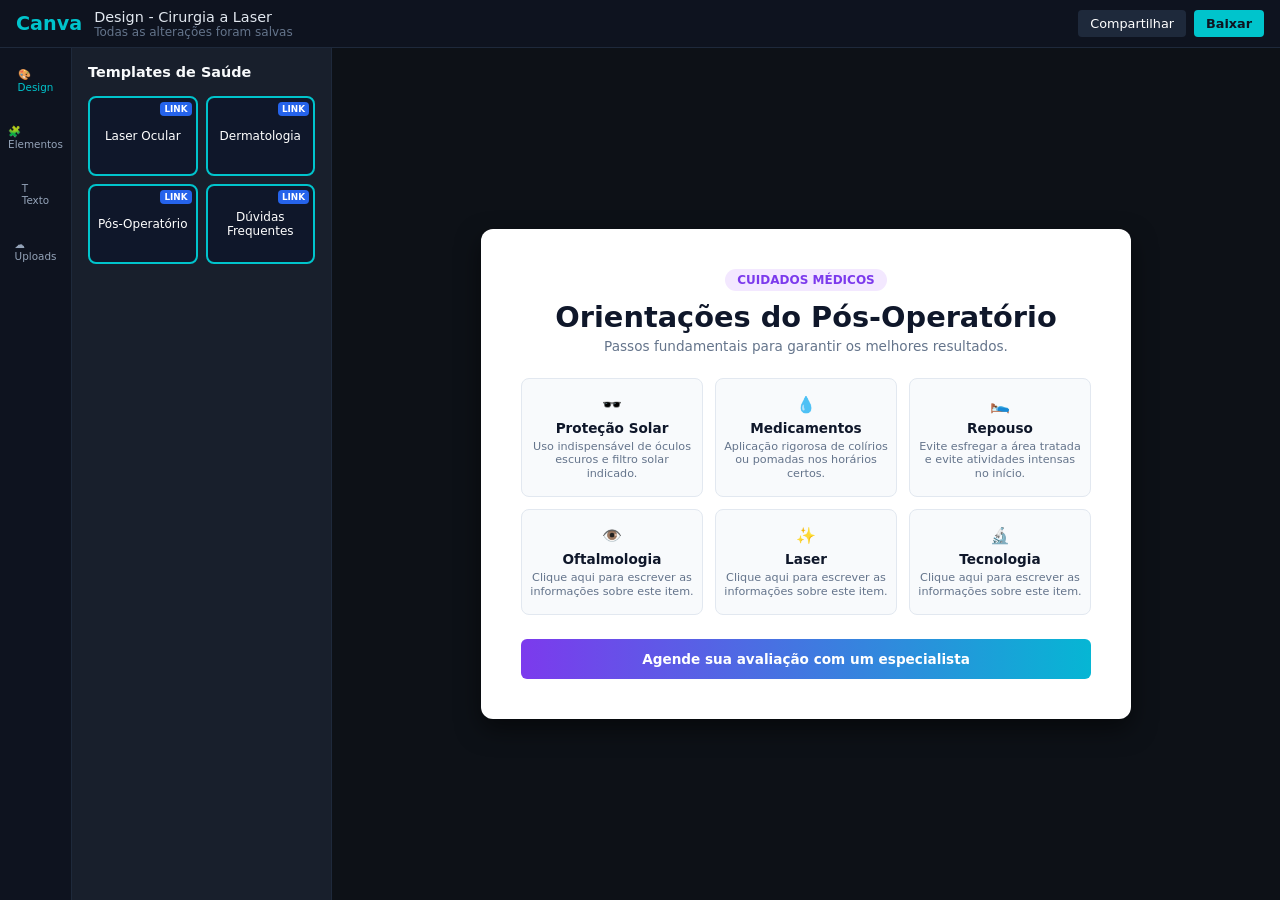
==== commit 358e1689: "versao15" ====
--- a/index2.html
+++ b/index2.html
@@ -85,7 +85,7 @@
         /* Left Navigation Bar */
         .sidebar-nav {
             width: 72px;
-            background-color: #181ee800;
+            background-color: #0e131f;
             border-right: 1px solid #1e293b;
             display: flex;
             flex-direction: column;
@@ -165,10 +165,6 @@
             border-color: #2563eb;
         }
 
-        .element-card .icon-eye {
-            font-size: 1.4rem;
-        }
-
         .drive-badge {
             position: absolute;
             top: 4px;
@@ -238,16 +234,6 @@
             height: 100%;
         }
 
-        .mini-card-link {
-            text-decoration: none;
-            color: inherit;
-        }
-
-        .mini-card-link:hover .mini-card {
-            border-color: #2563eb;
-            background-color: #eff6ff;
-        }
-
         .mini-card h4 {
             font-size: 0.85rem;
             color: #0f172a;
@@ -290,7 +276,6 @@
     </header>
 
     <div class="app-body">
-        <!-- Sidebar Ícones (Aba Design Ativa) -->
         <div class="sidebar-nav">
             <div class="nav-item active">🎨<br>Design</div>
             <div class="nav-item">🧩<br>Elementos</div>
@@ -298,42 +283,46 @@
             <div class="nav-item">☁️<br>Uploads</div>
         </div>
 
-        <!-- Painel Lateral da Aba Design (Templates de Saúde) -->
+        <!-- PAINEL DA ESQUERDA COM OS LINKS DO DRIVE NOS TEMPLATES -->
         <div class="sidebar-panel">
             <div class="panel-title">Templates de Saúde</div>
             
             <div class="elements-grid">
-                <!-- TEMPLATE LASER OCULAR COM LINK DO DRIVE -->
+                <!-- LINK 1: LASER OCULAR -->
                 <a href="https://drive.google.com/file/d/1dlTlDDJwUjzOfAuqcdhBys6_Xl7TLB8B/view?usp=sharing" target="_blank" class="element-btn-link">
                     <div class="element-card">
                         <span class="drive-badge">LINK</span>
-                        <span class="icon-eye">👁️</span>
                         <span>Laser Ocular</span>
                     </div>
                 </a>
 
-                <!-- TEMPLATE DERMATOLOGIA COM LINK DO DRIVE -->
+                <!-- LINK 2: DERMATOLOGIA -->
                 <a href="https://drive.google.com/file/d/1dlTlDDJwUjzOfAuqcdhBys6_Xl7TLB8B/view?usp=sharing" target="_blank" class="element-btn-link">
                     <div class="element-card">
                         <span class="drive-badge">LINK</span>
-                        <span class="icon-eye">🧴</span>
                         <span>Dermatologia</span>
                     </div>
                 </a>
 
-                <div class="element-card">
-                    <span>📋</span>
-                    <span>Pós-Operatório</span>
-                </div>
-
-                <div class="element-card">
-                    <span>❓</span>
-                    <span>Dúvidas Frequentes</span>
-                </div>
+                <!-- LINK 3: PÓS-OPERATÓRIO -->
+                <a href="https://drive.google.com/file/d/1dlTlDDJwUjzOfAuqcdhBys6_Xl7TLB8B/view?usp=sharing" target="_blank" class="element-btn-link">
+                    <div class="element-card">
+                        <span class="drive-badge">LINK</span>
+                        <span>Pós-Operatório</span>
+                    </div>
+                </a>
+
+                <!-- LINK 4: DÚVIDAS FREQUENTES -->
+                <a href="https://drive.google.com/file/d/1dlTlDDJwUjzOfAuqcdhBys6_Xl7TLB8B/view?usp=sharing" target="_blank" class="element-btn-link">
+                    <div class="element-card">
+                        <span class="drive-badge">LINK</span>
+                        <span>Dúvidas Frequentes</span>
+                    </div>
+                </a>
             </div>
         </div>
 
-        <!-- Área de Edição (Canvas Central) -->
+        <!-- CANVAS CENTRAL -->
         <div class="canvas-area">
             <div class="canvas-card">
                 <span class="tag-med">CUIDADOS MÉDICOS</span>
@@ -359,14 +348,11 @@
                         <p>Evite esfregar a área tratada e evite atividades intensas no início.</p>
                     </div>
 
-                    <!-- CARD COM LINK DO DRIVE NO CANVAS -->
-                    <a href="https://drive.google.com/file/d/1dlTlDDJwUjzOfAuqcdhBys6_Xl7TLB8B/view?usp=sharing" target="_blank" class="mini-card-link">
-                        <div class="mini-card">
-                            <div>👁️</div>
-                            <h4>Oftalmologia</h4>
-                            <p>Clique aqui para escrever as informações sobre este item.</p>
-                        </div>
-                    </a>
+                    <div class="mini-card">
+                        <div>👁️</div>
+                        <h4>Oftalmologia</h4>
+                        <p>Clique aqui para escrever as informações sobre este item.</p>
+                    </div>
 
                     <div class="mini-card">
                         <div>✨</div>
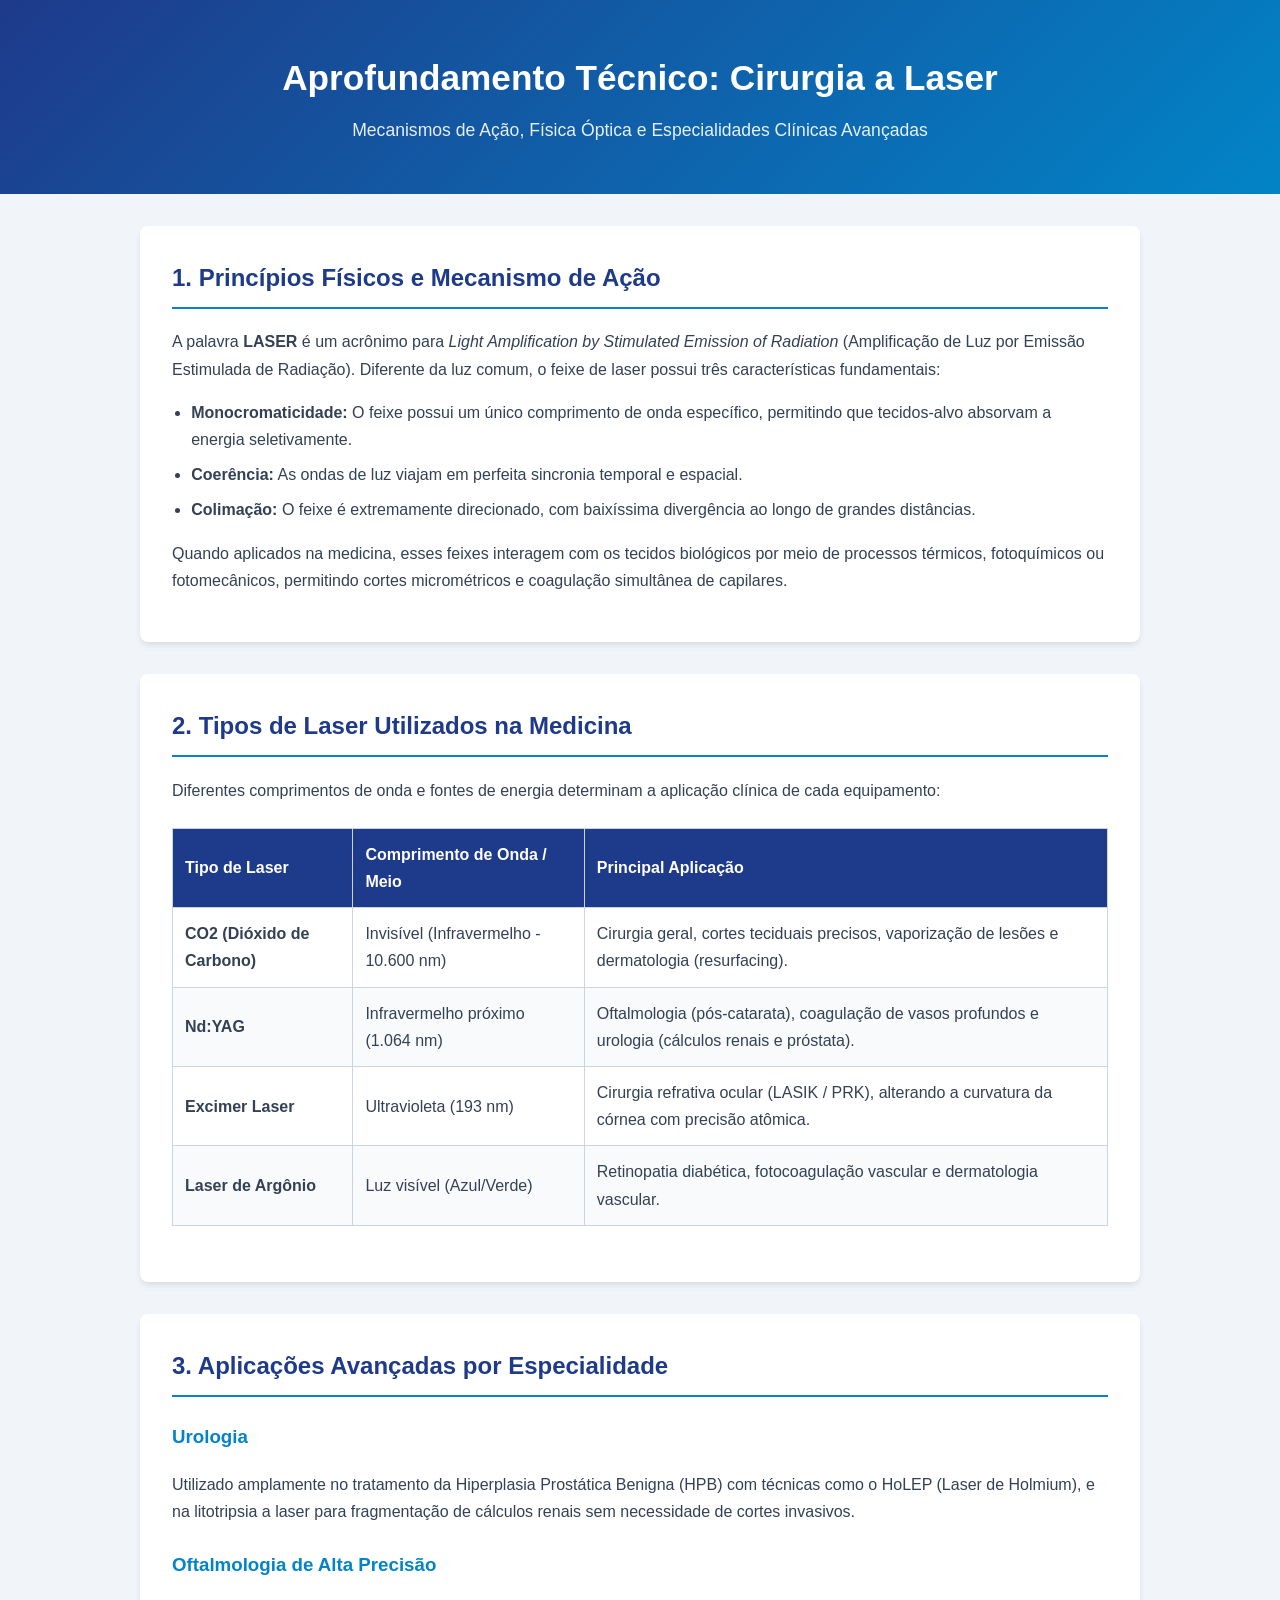
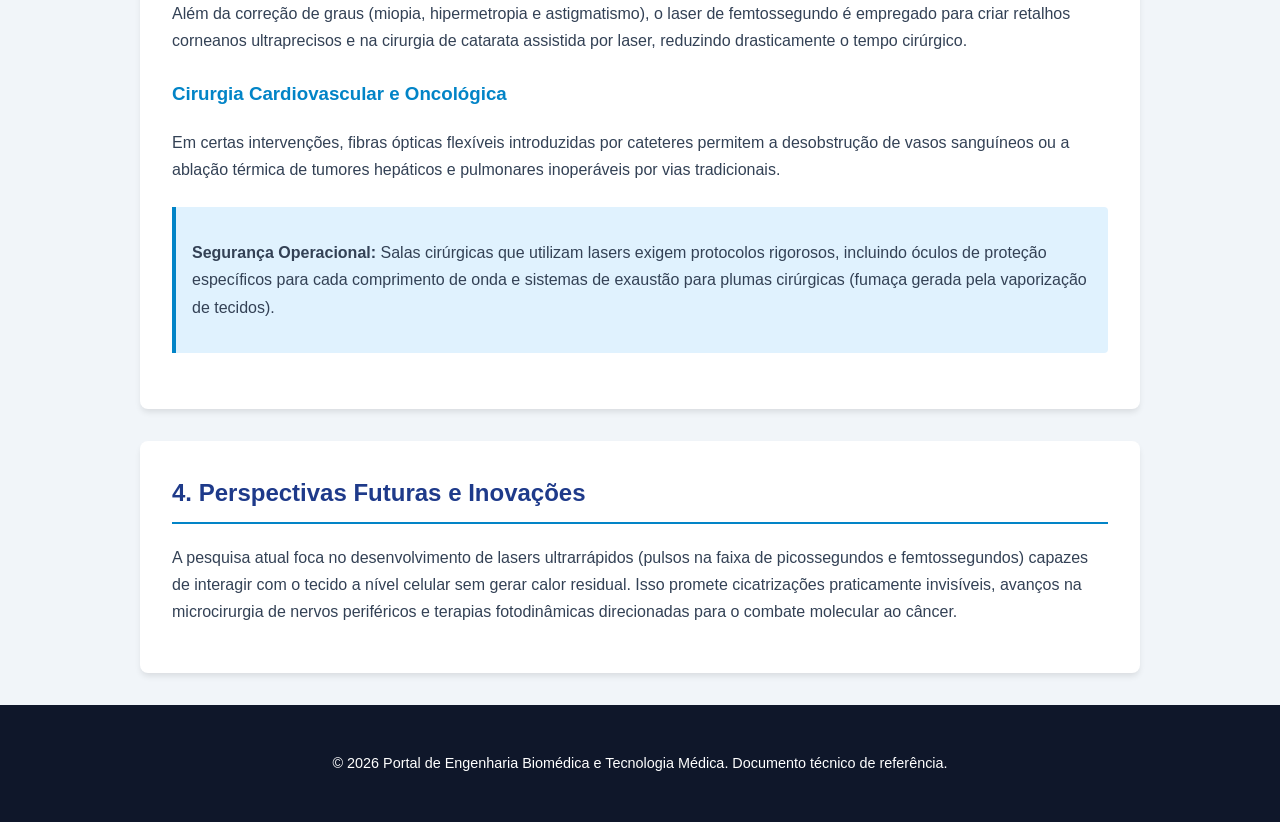
==== commit 60c6ee57: "versao" ====
--- a/index2.html
+++ b/index2.html
@@ -3,374 +3,199 @@
 <head>
     <meta charset="UTF-8">
     <meta name="viewport" content="width=device-width, initial-scale=1.0">
-    <title>LaserMed - Editor Canva</title>
+    <title>Aprofundamento Técnico: Cirurgia a Laser na Medicina Moderna</title>
     <style>
-        * {
-            box-sizing: border-box;
+        :root {
+            --primary: #1e3a8a;
+            --secondary: #0284c7;
+            --bg-color: #f1f5f9;
+            --card-bg: #ffffff;
+            --text-main: #334155;
+            --border-color: #cbd5e1;
+        }
+
+        body {
+            font-family: 'Segoe UI', Tahoma, Geneva, Verdana, sans-serif;
+            background-color: var(--bg-color);
+            color: var(--text-main);
             margin: 0;
             padding: 0;
-            font-family: system-ui, -apple-system, BlinkMacSystemFont, 'Segoe UI', Roboto, sans-serif;
-        }
-
-        body {
-            background-color: #0e131f;
-            color: #ffffff;
-            height: 100vh;
-            display: flex;
-            flex-direction: column;
-            overflow: hidden;
-        }
-
-        /* Top Bar */
+            line-height: 1.7;
+        }
+
         header {
-            height: 48px;
-            background-color: #0e131f;
-            border-bottom: 1px solid #1e293b;
-            display: flex;
-            align-items: center;
-            justify-content: space-between;
-            padding: 0 16px;
-        }
-
-        .logo-title {
-            display: flex;
-            align-items: center;
-            gap: 12px;
-        }
-
-        .canva-logo {
-            color: #00c4cc;
-            font-weight: 900;
-            font-size: 1.2rem;
-        }
-
-        .doc-title {
+            background: linear-gradient(135deg, var(--primary), var(--secondary));
+            color: white;
+            padding: 3rem 1rem;
+            text-align: center;
+        }
+
+        header h1 {
+            margin: 0 0 0.5rem 0;
+            font-size: 2.2rem;
+        }
+
+        header p {
+            margin: 0;
+            font-size: 1.1rem;
+            opacity: 0.9;
+        }
+
+        .container {
+            max-width: 1000px;
+            margin: 2rem auto;
+            padding: 0 1rem;
+        }
+
+        .card {
+            background: var(--card-bg);
+            border-radius: 8px;
+            padding: 2rem;
+            margin-bottom: 2rem;
+            box-shadow: 0 4px 6px -1px rgba(0, 0, 0, 0.1);
+        }
+
+        h2 {
+            color: var(--primary);
+            border-bottom: 2px solid var(--secondary);
+            padding-bottom: 0.5rem;
+            margin-top: 0;
+        }
+
+        h3 {
+            color: var(--secondary);
+            margin-top: 1.5rem;
+        }
+
+        table {
+            width: 100%;
+            border-collapse: collapse;
+            margin: 1.5rem 0;
+        }
+
+        th, td {
+            border: 1px solid var(--border-color);
+            padding: 12px;
+            text-align: left;
+        }
+
+        th {
+            background-color: var(--primary);
+            color: white;
+        }
+
+        tr:nth-child(even) {
+            background-color: #f8fafc;
+        }
+
+        ul {
+            padding-left: 1.2rem;
+        }
+
+        li {
+            margin-bottom: 0.5rem;
+        }
+
+        .note {
+            background-color: #e0f2fe;
+            border-left: 4px solid var(--secondary);
+            padding: 1rem;
+            margin: 1.5rem 0;
+            border-radius: 0 4px 4px 0;
+        }
+
+        footer {
+            text-align: center;
+            padding: 2rem;
+            background-color: #0f172a;
+            color: white;
             font-size: 0.9rem;
-            color: #e2e8f0;
-        }
-
-        .doc-sub {
-            font-size: 0.75rem;
-            color: #64748b;
-        }
-
-        .top-buttons {
-            display: flex;
-            gap: 8px;
-        }
-
-        .btn-top {
-            background: #1e293b;
-            color: white;
-            border: none;
-            padding: 6px 12px;
-            border-radius: 4px;
-            font-size: 0.8rem;
-            cursor: pointer;
-        }
-
-        .btn-primary {
-            background: #00c4cc;
-            color: #0e131f;
-            font-weight: bold;
-        }
-
-        /* App Layout */
-        .app-body {
-            display: flex;
-            flex: 1;
-            height: calc(100vh - 48px);
-        }
-
-        /* Left Navigation Bar */
-        .sidebar-nav {
-            width: 72px;
-            background-color: #0e131f;
-            border-right: 1px solid #1e293b;
-            display: flex;
-            flex-direction: column;
-            align-items: center;
-            padding-top: 12px;
-            gap: 16px;
-        }
-
-        .nav-item {
-            display: flex;
-            flex-direction: column;
-            align-items: center;
-            gap: 4px;
-            font-size: 0.65rem;
-            color: #94a3b8;
-            text-decoration: none;
-            cursor: pointer;
-            width: 100%;
-            padding: 8px 0;
-        }
-
-        .nav-item.active {
-            color: #00c4cc;
-        }
-
-        /* Left Panel (Design / Templates) */
-        .sidebar-panel {
-            width: 260px;
-            background-color: #181f2c;
-            border-right: 1px solid #1e293b;
-            padding: 16px;
-            display: flex;
-            flex-direction: column;
-            gap: 16px;
-            overflow-y: auto;
-        }
-
-        .panel-title {
-            font-size: 0.9rem;
-            font-weight: bold;
-            color: #f8fafc;
-        }
-
-        .elements-grid {
-            display: grid;
-            grid-template-columns: 1fr 1fr;
-            gap: 8px;
-        }
-
-        .element-btn-link {
-            text-decoration: none;
-            display: block;
-        }
-
-        .element-card {
-            background-color: #0f172a;
-            border: 2px solid #00c4cc;
-            border-radius: 8px;
-            height: 80px;
-            display: flex;
-            flex-direction: column;
-            align-items: center;
-            justify-content: center;
-            gap: 6px;
-            color: #ffffff;
-            font-size: 0.75rem;
-            cursor: pointer;
-            transition: all 0.2s;
-            position: relative;
-            text-align: center;
-            padding: 4px;
-        }
-
-        .element-card:hover {
-            background-color: #1e293b;
-            transform: translateY(-2px);
-            border-color: #2563eb;
-        }
-
-        .drive-badge {
-            position: absolute;
-            top: 4px;
-            right: 4px;
-            background: #2563eb;
-            color: white;
-            font-size: 0.55rem;
-            padding: 2px 4px;
-            border-radius: 4px;
-            font-weight: bold;
-        }
-
-        /* Canvas Area */
-        .canvas-area {
-            flex: 1;
-            background-color: #0d1117;
-            display: flex;
-            align-items: center;
-            justify-content: center;
-            padding: 20px;
-        }
-
-        .canvas-card {
-            width: 650px;
-            background: #ffffff;
-            border-radius: 12px;
-            padding: 40px;
-            color: #334155;
-            text-align: center;
-            box-shadow: 0 10px 25px rgba(0,0,0,0.5);
-        }
-
-        .tag-med {
-            background-color: #f3e8ff;
-            color: #7c3aed;
-            font-size: 0.75rem;
-            font-weight: bold;
-            padding: 4px 12px;
-            border-radius: 12px;
-            text-transform: uppercase;
-        }
-
-        .canvas-card h1 {
-            color: #0f172a;
-            font-size: 1.8rem;
-            margin: 12px 0 4px 0;
-        }
-
-        .canvas-card p.sub {
-            color: #64748b;
-            font-size: 0.85rem;
-            margin-bottom: 24px;
-        }
-
-        .card-grid {
-            display: grid;
-            grid-template-columns: repeat(3, 1fr);
-            gap: 12px;
-            margin-bottom: 24px;
-        }
-
-        .mini-card {
-            background-color: #f8fafc;
-            border: 1px solid #e2e8f0;
-            border-radius: 8px;
-            padding: 16px 8px;
-            height: 100%;
-        }
-
-        .mini-card h4 {
-            font-size: 0.85rem;
-            color: #0f172a;
-            margin: 6px 0 4px 0;
-        }
-
-        .mini-card p {
-            font-size: 0.7rem;
-            color: #64748b;
-            line-height: 1.2;
-        }
-
-        .cta-btn {
-            background: linear-gradient(90deg, #7c3aed, #06b6d4);
-            color: white;
-            border: none;
-            padding: 12px;
-            width: 100%;
-            border-radius: 6px;
-            font-weight: bold;
-            font-size: 0.85rem;
-            cursor: pointer;
         }
     </style>
 </head>
 <body>
 
     <header>
-        <div class="logo-title">
-            <span class="canva-logo">Canva</span>
-            <div>
-                <div class="doc-title">Design - Cirurgia a Laser</div>
-                <div class="doc-sub">Todas as alterações foram salvas</div>
+        <h1>Aprofundamento Técnico: Cirurgia a Laser</h1>
+        <p>Mecanismos de Ação, Física Óptica e Especialidades Clínicas Avançadas</p>
+    </header>
+
+    <div class="container">
+
+        <div class="card">
+            <h2>1. Princípios Físicos e Mecanismo de Ação</h2>
+            <p>A palavra <strong>LASER</strong> é um acrônimo para <em>Light Amplification by Stimulated Emission of Radiation</em> (Amplificação de Luz por Emissão Estimulada de Radiação). Diferente da luz comum, o feixe de laser possui três características fundamentais:</p>
+            <ul>
+                <li><strong>Monocromaticidade:</strong> O feixe possui um único comprimento de onda específico, permitindo que tecidos-alvo absorvam a energia seletivamente.</li>
+                <li><strong>Coerência:</strong> As ondas de luz viajam em perfeita sincronia temporal e espacial.</li>
+                <li><strong>Colimação:</strong> O feixe é extremamente direcionado, com baixíssima divergência ao longo de grandes distâncias.</li>
+            </ul>
+            <p>Quando aplicados na medicina, esses feixes interagem com os tecidos biológicos por meio de processos térmicos, fotoquímicos ou fotomecânicos, permitindo cortes micrométricos e coagulação simultânea de capilares.</p>
+        </div>
+
+        <div class="card">
+            <h2>2. Tipos de Laser Utilizados na Medicina</h2>
+            <p>Diferentes comprimentos de onda e fontes de energia determinam a aplicação clínica de cada equipamento:</p>
+            <table>
+                <thead>
+                    <tr>
+                        <th>Tipo de Laser</th>
+                        <th>Comprimento de Onda / Meio</th>
+                        <th>Principal Aplicação</th>
+                    </tr>
+                </thead>
+                <tbody>
+                    <tr>
+                        <td><strong>CO2 (Dióxido de Carbono)</strong></td>
+                        <td>Invisível (Infravermelho - 10.600 nm)</td>
+                        <td>Cirurgia geral, cortes teciduais precisos, vaporização de lesões e dermatologia (resurfacing).</td>
+                    </tr>
+                    <tr>
+                        <td><strong>Nd:YAG</strong></td>
+                        <td>Infravermelho próximo (1.064 nm)</td>
+                        <td>Oftalmologia (pós-catarata), coagulação de vasos profundos e urologia (cálculos renais e próstata).</td>
+                    </tr>
+                    <tr>
+                        <td><strong>Excimer Laser</strong></td>
+                        <td>Ultravioleta (193 nm)</td>
+                        <td>Cirurgia refrativa ocular (LASIK / PRK), alterando a curvatura da córnea com precisão atômica.</td>
+                    </tr>
+                    <tr>
+                        <td><strong>Laser de Argônio</strong></td>
+                        <td>Luz visível (Azul/Verde)</td>
+                        <td>Retinopatia diabética, fotocoagulação vascular e dermatologia vascular.</td>
+                    </tr>
+                </tbody>
+            </table>
+        </div>
+
+        <div class="card">
+            <h2>3. Aplicações Avançadas por Especialidade</h2>
+            
+            <h3>Urologia</h3>
+            <p>Utilizado amplamente no tratamento da Hiperplasia Prostática Benigna (HPB) com técnicas como o HoLEP (Laser de Holmium), e na litotripsia a laser para fragmentação de cálculos renais sem necessidade de cortes invasivos.</p>
+
+            <h3>Oftalmologia de Alta Precisão</h3>
+            <p>Além da correção de graus (miopia, hipermetropia e astigmatismo), o laser de femtossegundo é empregado para criar retalhos corneanos ultraprecisos e na cirurgia de catarata assistida por laser, reduzindo drasticamente o tempo cirúrgico.</p>
+
+            <h3>Cirurgia Cardiovascular e Oncológica</h3>
+            <p>Em certas intervenções, fibras ópticas flexíveis introduzidas por cateteres permitem a desobstrução de vasos sanguíneos ou a ablação térmica de tumores hepáticos e pulmonares inoperáveis por vias tradicionais.</p>
+
+            <div class="note">
+                <p><strong>Segurança Operacional:</strong> Salas cirúrgicas que utilizam lasers exigem protocolos rigorosos, incluindo óculos de proteção específicos para cada comprimento de onda e sistemas de exaustão para plumas cirúrgicas (fumaça gerada pela vaporização de tecidos).</p>
             </div>
         </div>
-        <div class="top-buttons">
-            <button class="btn-top">Compartilhar</button>
-            <button class="btn-top btn-primary">Baixar</button>
-        </div>
-    </header>
-
-    <div class="app-body">
-        <div class="sidebar-nav">
-            <div class="nav-item active">🎨<br>Design</div>
-            <div class="nav-item">🧩<br>Elementos</div>
-            <div class="nav-item">T<br>Texto</div>
-            <div class="nav-item">☁️<br>Uploads</div>
-        </div>
-
-        <!-- PAINEL DA ESQUERDA COM OS LINKS DO DRIVE NOS TEMPLATES -->
-        <div class="sidebar-panel">
-            <div class="panel-title">Templates de Saúde</div>
-            
-            <div class="elements-grid">
-                <!-- LINK 1: LASER OCULAR -->
-                <a href="https://drive.google.com/file/d/1dlTlDDJwUjzOfAuqcdhBys6_Xl7TLB8B/view?usp=sharing" target="_blank" class="element-btn-link">
-                    <div class="element-card">
-                        <span class="drive-badge">LINK</span>
-                        <span>Laser Ocular</span>
-                    </div>
-                </a>
-
-                <!-- LINK 2: DERMATOLOGIA -->
-                <a href="https://drive.google.com/file/d/1dlTlDDJwUjzOfAuqcdhBys6_Xl7TLB8B/view?usp=sharing" target="_blank" class="element-btn-link">
-                    <div class="element-card">
-                        <span class="drive-badge">LINK</span>
-                        <span>Dermatologia</span>
-                    </div>
-                </a>
-
-                <!-- LINK 3: PÓS-OPERATÓRIO -->
-                <a href="https://drive.google.com/file/d/1dlTlDDJwUjzOfAuqcdhBys6_Xl7TLB8B/view?usp=sharing" target="_blank" class="element-btn-link">
-                    <div class="element-card">
-                        <span class="drive-badge">LINK</span>
-                        <span>Pós-Operatório</span>
-                    </div>
-                </a>
-
-                <!-- LINK 4: DÚVIDAS FREQUENTES -->
-                <a href="https://drive.google.com/file/d/1dlTlDDJwUjzOfAuqcdhBys6_Xl7TLB8B/view?usp=sharing" target="_blank" class="element-btn-link">
-                    <div class="element-card">
-                        <span class="drive-badge">LINK</span>
-                        <span>Dúvidas Frequentes</span>
-                    </div>
-                </a>
-            </div>
-        </div>
-
-        <!-- CANVAS CENTRAL -->
-        <div class="canvas-area">
-            <div class="canvas-card">
-                <span class="tag-med">CUIDADOS MÉDICOS</span>
-                <h1>Orientações do Pós-Operatório</h1>
-                <p class="sub">Passos fundamentais para garantir os melhores resultados.</p>
-
-                <div class="card-grid">
-                    <div class="mini-card">
-                        <div>🕶️</div>
-                        <h4>Proteção Solar</h4>
-                        <p>Uso indispensável de óculos escuros e filtro solar indicado.</p>
-                    </div>
-
-                    <div class="mini-card">
-                        <div>💧</div>
-                        <h4>Medicamentos</h4>
-                        <p>Aplicação rigorosa de colírios ou pomadas nos horários certos.</p>
-                    </div>
-
-                    <div class="mini-card">
-                        <div>🛌</div>
-                        <h4>Repouso</h4>
-                        <p>Evite esfregar a área tratada e evite atividades intensas no início.</p>
-                    </div>
-
-                    <div class="mini-card">
-                        <div>👁️</div>
-                        <h4>Oftalmologia</h4>
-                        <p>Clique aqui para escrever as informações sobre este item.</p>
-                    </div>
-
-                    <div class="mini-card">
-                        <div>✨</div>
-                        <h4>Laser</h4>
-                        <p>Clique aqui para escrever as informações sobre este item.</p>
-                    </div>
-
-                    <div class="mini-card">
-                        <div>🔬</div>
-                        <h4>Tecnologia</h4>
-                        <p>Clique aqui para escrever as informações sobre este item.</p>
-                    </div>
-                </div>
-
-                <button class="cta-btn">Agende sua avaliação com um especialista</button>
-            </div>
-        </div>
+
+        <div class="card">
+            <h2>4. Perspectivas Futuras e Inovações</h2>
+            <p>A pesquisa atual foca no desenvolvimento de lasers ultrarrápidos (pulsos na faixa de picossegundos e femtossegundos) capazes de interagir com o tecido a nível celular sem gerar calor residual. Isso promete cicatrizações praticamente invisíveis, avanços na microcirurgia de nervos periféricos e terapias fotodinâmicas direcionadas para o combate molecular ao câncer.</p>
+        </div>
+
     </div>
+
+    <footer>
+        <p>&copy; 2026 Portal de Engenharia Biomédica e Tecnologia Médica. Documento técnico de referência.</p>
+    </footer>
 
 </body>
 </html>
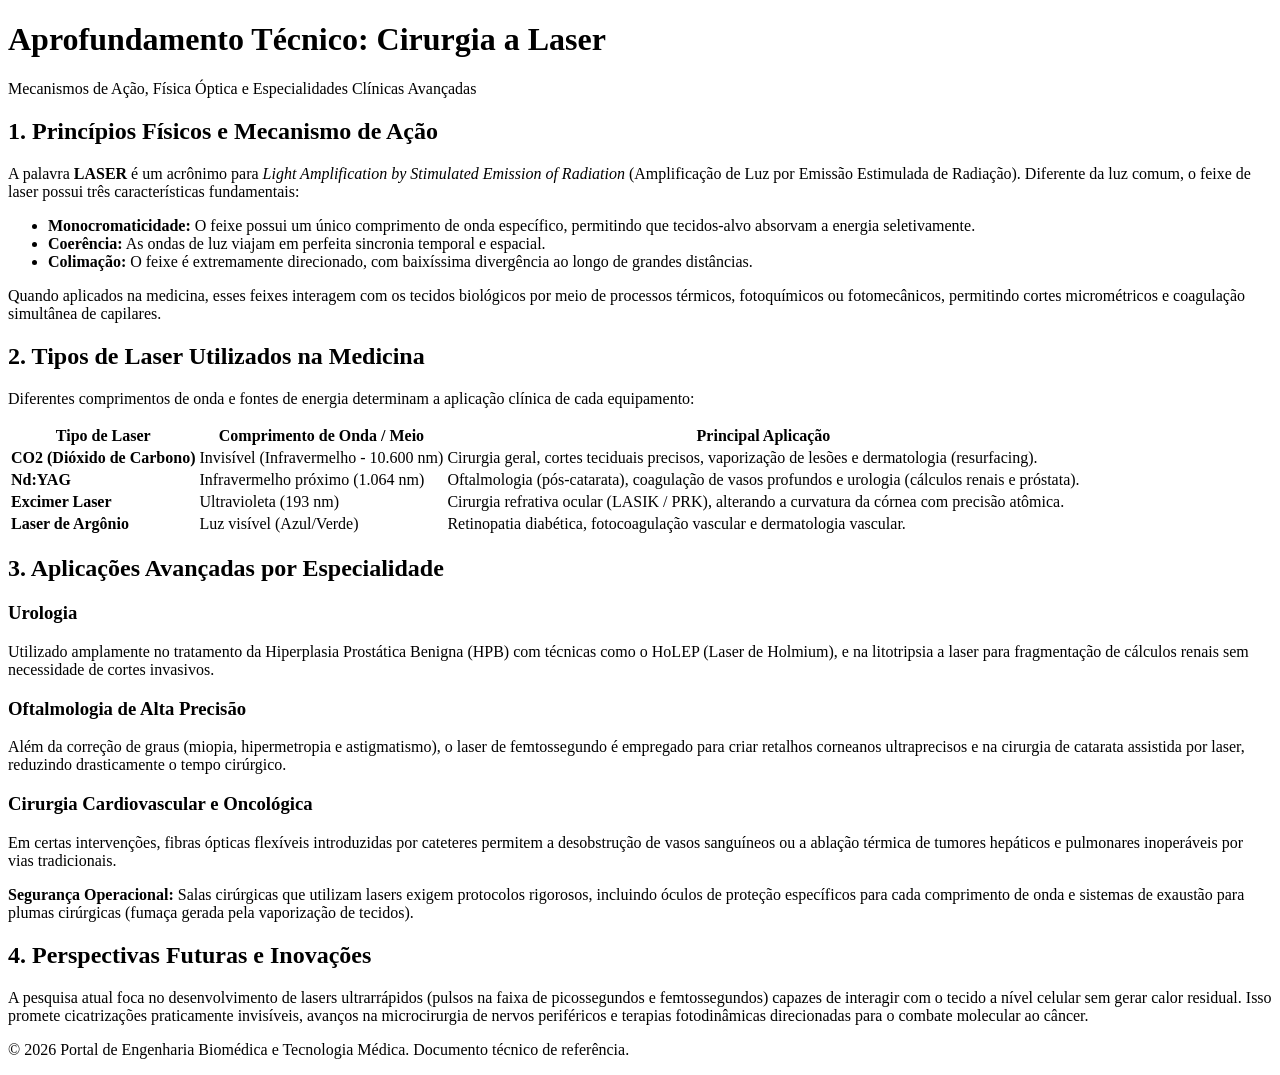
==== commit 29588db5: "versaoo" ====
--- a/index2.html
+++ b/index2.html
@@ -4,114 +4,8 @@
     <meta charset="UTF-8">
     <meta name="viewport" content="width=device-width, initial-scale=1.0">
     <title>Aprofundamento Técnico: Cirurgia a Laser na Medicina Moderna</title>
-    <style>
-        :root {
-            --primary: #1e3a8a;
-            --secondary: #0284c7;
-            --bg-color: #f1f5f9;
-            --card-bg: #ffffff;
-            --text-main: #334155;
-            --border-color: #cbd5e1;
-        }
-
-        body {
-            font-family: 'Segoe UI', Tahoma, Geneva, Verdana, sans-serif;
-            background-color: var(--bg-color);
-            color: var(--text-main);
-            margin: 0;
-            padding: 0;
-            line-height: 1.7;
-        }
-
-        header {
-            background: linear-gradient(135deg, var(--primary), var(--secondary));
-            color: white;
-            padding: 3rem 1rem;
-            text-align: center;
-        }
-
-        header h1 {
-            margin: 0 0 0.5rem 0;
-            font-size: 2.2rem;
-        }
-
-        header p {
-            margin: 0;
-            font-size: 1.1rem;
-            opacity: 0.9;
-        }
-
-        .container {
-            max-width: 1000px;
-            margin: 2rem auto;
-            padding: 0 1rem;
-        }
-
-        .card {
-            background: var(--card-bg);
-            border-radius: 8px;
-            padding: 2rem;
-            margin-bottom: 2rem;
-            box-shadow: 0 4px 6px -1px rgba(0, 0, 0, 0.1);
-        }
-
-        h2 {
-            color: var(--primary);
-            border-bottom: 2px solid var(--secondary);
-            padding-bottom: 0.5rem;
-            margin-top: 0;
-        }
-
-        h3 {
-            color: var(--secondary);
-            margin-top: 1.5rem;
-        }
-
-        table {
-            width: 100%;
-            border-collapse: collapse;
-            margin: 1.5rem 0;
-        }
-
-        th, td {
-            border: 1px solid var(--border-color);
-            padding: 12px;
-            text-align: left;
-        }
-
-        th {
-            background-color: var(--primary);
-            color: white;
-        }
-
-        tr:nth-child(even) {
-            background-color: #f8fafc;
-        }
-
-        ul {
-            padding-left: 1.2rem;
-        }
-
-        li {
-            margin-bottom: 0.5rem;
-        }
-
-        .note {
-            background-color: #e0f2fe;
-            border-left: 4px solid var(--secondary);
-            padding: 1rem;
-            margin: 1.5rem 0;
-            border-radius: 0 4px 4px 0;
-        }
-
-        footer {
-            text-align: center;
-            padding: 2rem;
-            background-color: #0f172a;
-            color: white;
-            font-size: 0.9rem;
-        }
-    </style>
+    <!-- LINK PARA O SEU ESTILO -->
+    <link rel="stylesheet" href="style.css">
 </head>
 <body>
 
